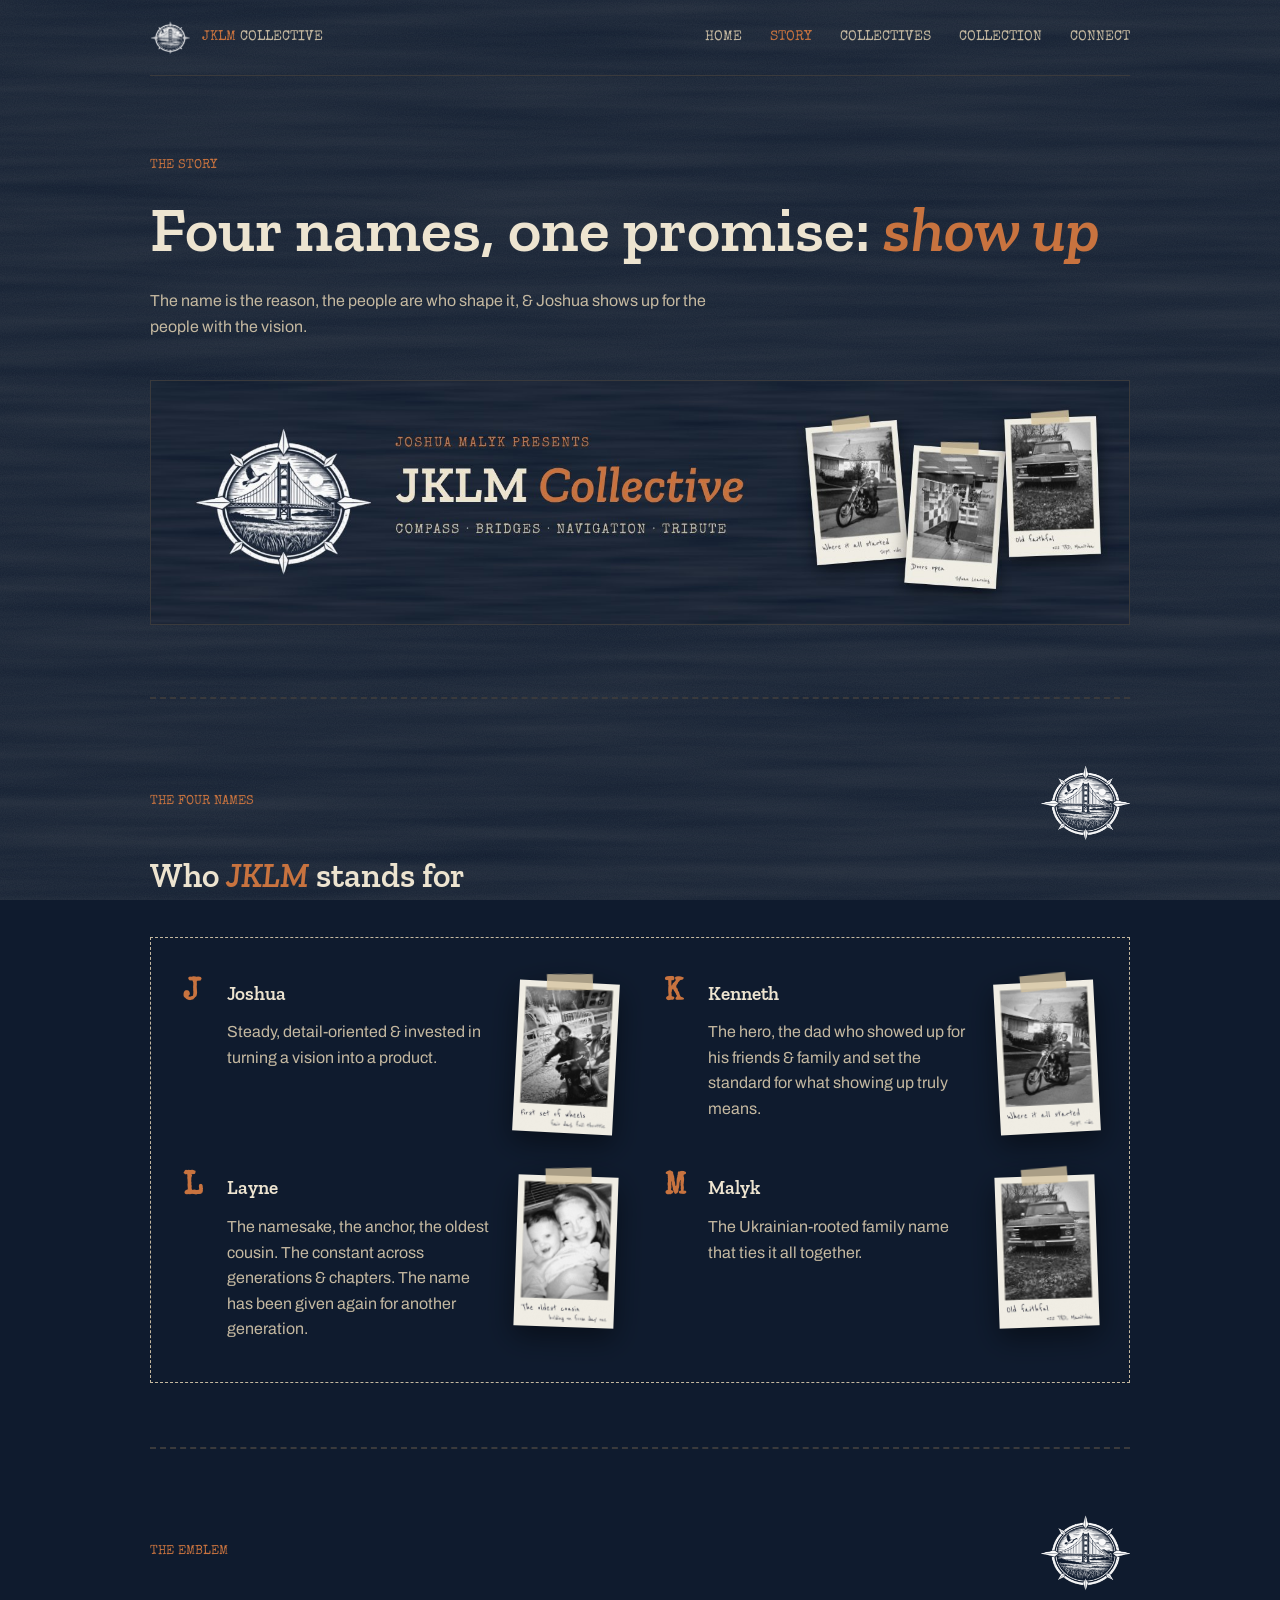
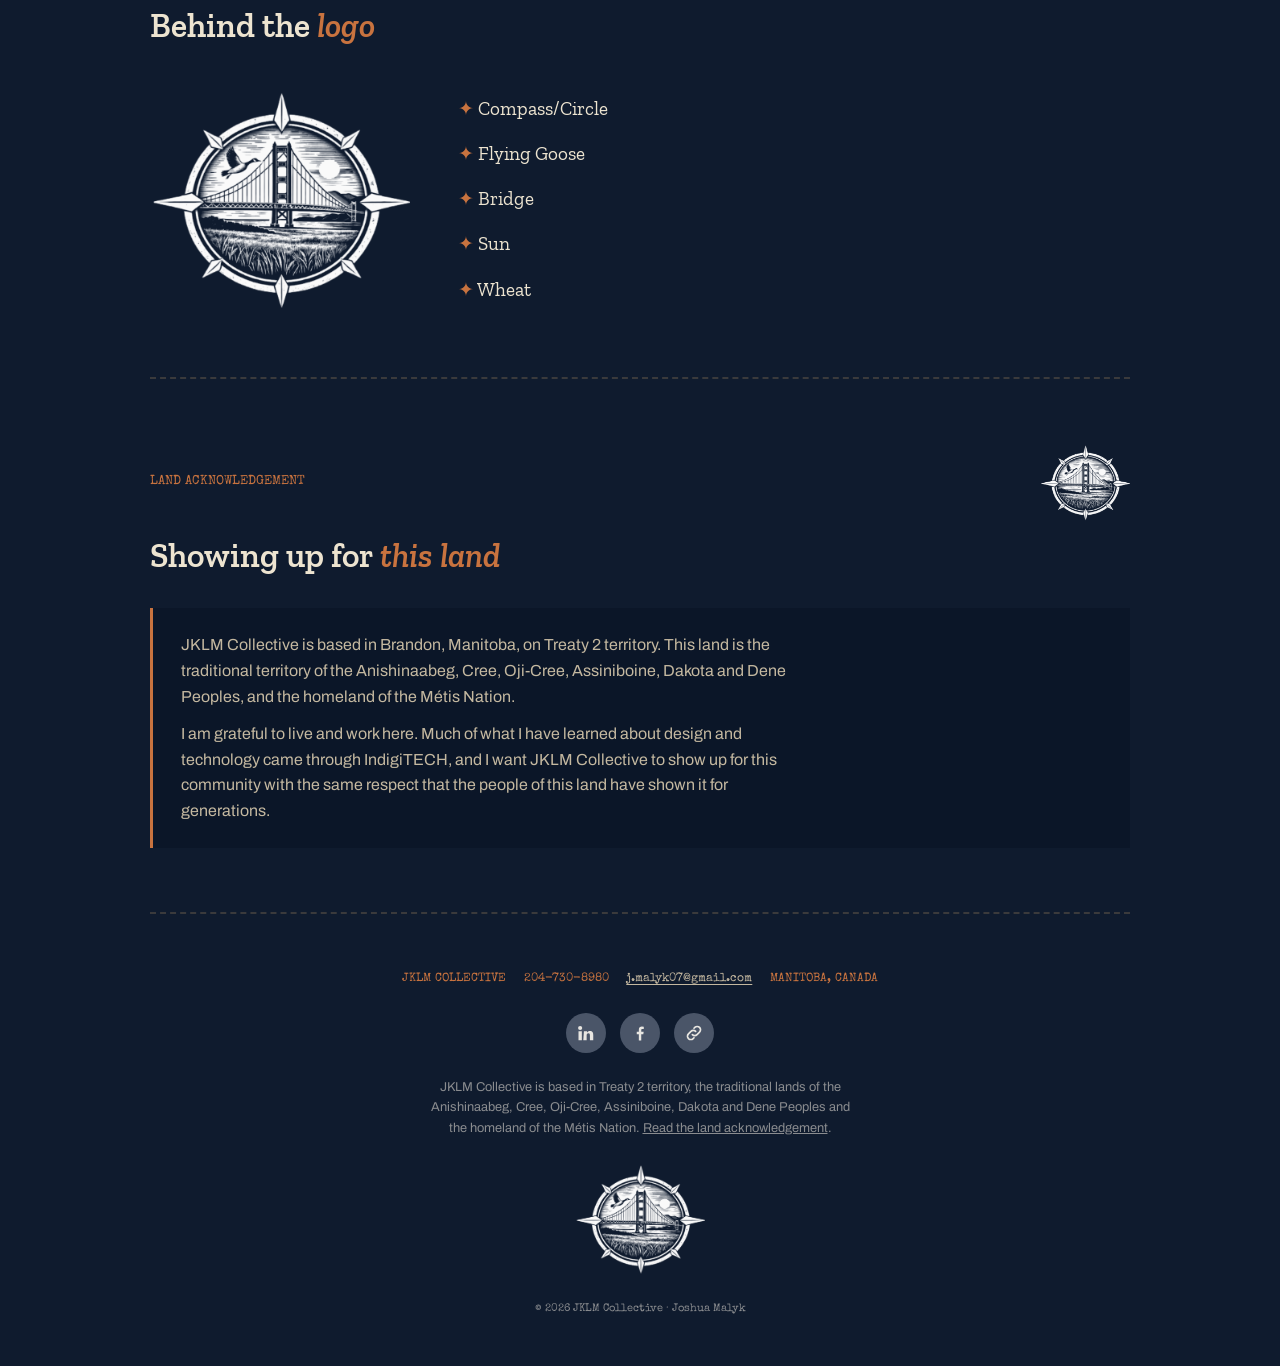
==== about.html @ d9d974f8 "Restructure site for capstone: 5 pages, shared css/styles.css, images folder, land acknowledgement C" ====
<!DOCTYPE html>
<html lang="en">
<head>
  <meta charset="utf-8">
  <meta name="viewport" content="width=device-width, initial-scale=1">
  <title>The Story Behind JKLM Collective | Joshua Malyk, Brandon Manitoba</title>
  <meta name="description" content="Meet the four names behind JKLM Collective: Joshua, Kenneth, Layne and Malyk. One promise: show up for the people with the vision.">
  <link rel="icon" href="images/jklm-emblem.png">
  <!-- Google Fonts: Zilla Slab (headings), Archivo (body), Special Elite (labels) -->
  <link rel="preconnect" href="https://fonts.googleapis.com">
  <link rel="preconnect" href="https://fonts.gstatic.com" crossorigin>
  <link href="https://fonts.googleapis.com/css2?family=Zilla+Slab:ital,wght@0,500;0,600;1,600&amp;family=Archivo:wght@400;500;600&amp;family=Special+Elite&amp;display=swap" rel="stylesheet">
  <!-- one shared stylesheet for every page -->
  <link rel="stylesheet" href="css/styles.css">
</head>
<body>
<div class="wrap">

  <!-- ===== HEADER (same on every page) ===== -->
  <header class="site-header">
    <a class="brand" href="index.html">
      <img src="images/jklm-emblem.png" alt="" width="40" height="35">
      <span><b>JKLM</b> COLLECTIVE</span>
    </a>
    <nav class="site-nav" aria-label="Main">
      <ul>
        <li><a href="index.html">Home</a></li>
        <li><a href="about.html" aria-current="page">Story</a></li>
        <li><a href="services.html">Collectives</a></li>
        <li><a href="collection.html">Collection</a></li>
        <li><a href="contact.html">Connect</a></li>
      </ul>
    </nav>
  </header>

  <!-- ===== MAIN CONTENT ===== -->
  <main>

    <!-- Page intro -->
    <section class="hero" aria-labelledby="page-title">
      <div class="hero-copy">
        <p class="eyebrow">The story</p>
        <h1 id="page-title">Four names, one promise: <em>show up</em></h1>
        <p class="lede">The name is the reason, the people are who shape it, &amp; Joshua shows up for the people with the vision.</p>
        <img class="banner" src="images/jklm-banner.jpg" alt="JKLM Collective banner: the compass emblem, the words JKLM Collective, and three Polaroid photos of a motorcycle, a storefront and an old truck" width="1600" height="400">
      </div>
    </section>

    <!-- J, K, L, M: each name with its Polaroid -->
    <section class="section" aria-labelledby="names">
    <div class="section-head">
      <p class="eyebrow">The four names</p>
      <img class="badge" src="images/jklm-emblem.png" alt="" width="90" height="79">
    </div>
    <h2 id="names">Who <em>JKLM</em> stands for</h2>
      <div class="letters">
        <article class="letter">
          <div>
            <h3><span>J</span>Joshua</h3>
            <p>Steady, detail-oriented &amp; invested in turning a vision into a product.</p>
          </div>
          <figure class="polaroid small" style="--tilt:3deg">
            <img src="images/polaroid-07-kid-bike.jpg" alt="Joshua as a young boy grinning on a kiddie motorcycle ride at the fair, captioned First set of wheels" width="600" height="905">
          </figure>
        </article>
        <article class="letter">
          <div>
            <h3><span>K</span>Kenneth</h3>
            <p>The hero, the dad who showed up for his friends &amp; family and set the standard for what showing up truly means.</p>
          </div>
          <figure class="polaroid small" style="--tilt:-3deg">
            <img src="images/polaroid-04-motorcycle.jpg" alt="Vintage photo of Kenneth riding a chopper motorcycle down a residential street, captioned Where it all started" width="600" height="905">
          </figure>
        </article>
        <article class="letter">
          <div>
            <h3><span>L</span>Layne</h3>
            <p>The namesake, the anchor, the oldest cousin. The constant across generations &amp; chapters. The name has been given again for another generation.</p>
          </div>
          <figure class="polaroid small" style="--tilt:2deg">
            <img src="images/polaroid-08-layne.jpg" alt="Layne as a young girl smiling and holding baby Joshua, captioned The oldest cousin" width="600" height="905">
          </figure>
        </article>
        <article class="letter">
          <div>
            <h3><span>M</span>Malyk</h3>
            <p>The Ukrainian-rooted family name that ties it all together.</p>
          </div>
          <figure class="polaroid small" style="--tilt:-2deg">
            <img src="images/polaroid-06-truck.jpg" alt="An old green Ford pickup parked on frosty grass beside a farmhouse, captioned Old faithful" width="600" height="905">
          </figure>
        </article>
      </div>
    </section>

    <!-- What the emblem is made of -->
    <section class="section" aria-labelledby="logo">
    <div class="section-head">
      <p class="eyebrow">The emblem</p>
      <img class="badge" src="images/jklm-emblem.png" alt="" width="90" height="79">
    </div>
    <h2 id="logo">Behind the <em>logo</em></h2>
      <div class="logo-meaning">
        <img src="images/jklm-emblem.png" alt="JKLM Collective emblem: a compass circle around a bridge, a flying goose, the sun and wheat" width="645" height="563">
        <ul>
          <li>Compass/Circle</li>
          <li>Flying Goose</li>
          <li>Bridge</li>
          <li>Sun</li>
          <li>Wheat</li>
        </ul>
      </div>
    </section>

    <!-- Land acknowledgement (linked from every footer) -->
    <section class="section" aria-labelledby="land">
    <div class="section-head">
      <p class="eyebrow">Land acknowledgement</p>
      <img class="badge" src="images/jklm-emblem.png" alt="" width="90" height="79">
    </div>
    <h2 id="land">Showing up for <em>this land</em></h2>
      <div class="land">
        <p>JKLM Collective is based in Brandon, Manitoba, on Treaty 2 territory. This land is the traditional territory of the Anishinaabeg, Cree, Oji-Cree, Assiniboine, Dakota and Dene Peoples, and the homeland of the Métis Nation.</p>
        <p>I am grateful to live and work here. Much of what I have learned about design and technology came through IndigiTECH, and I want JKLM Collective to show up for this community with the same respect that the people of this land have shown it for generations.</p>
      </div>
    </section>

  </main>

  <!-- ===== FOOTER (same on every page) ===== -->
  <footer class="site-footer">
    <p class="footer-line">
      <span>JKLM Collective</span>
      <a href="tel:+12047308980">204-730-8980</a>
      <a class="email" href="mailto:j.malyk07@gmail.com">j.malyk07@gmail.com</a>
      <span>Manitoba, Canada</span>
    </p>
    <ul class="social">
      <li><a href="https://www.linkedin.com/in/joshua-malyk/" target="_blank" rel="noopener" aria-label="LinkedIn (opens in a new tab)"><svg viewBox="0 0 24 24" fill="currentColor" aria-hidden="true"><path d="M4.98 3.5a2.5 2.5 0 1 1 0 5 2.5 2.5 0 0 1 0-5zM3 9.75h4v11H3zM9.5 9.75h3.8v1.5h.06c.53-1 1.83-1.75 3.24-1.75 3.47 0 4.1 2.2 4.1 5.07v6.18h-4v-5.48c0-1.31-.02-2.99-1.82-2.99-1.83 0-2.11 1.43-2.11 2.9v5.57h-4z"/></svg></a></li>
      <li><a href="https://www.facebook.com/" target="_blank" rel="noopener" aria-label="Facebook (opens in a new tab)"><svg viewBox="0 0 24 24" fill="currentColor" aria-hidden="true"><path d="M13.5 21v-7.5h2.5l.4-3h-2.9V8.6c0-.87.25-1.46 1.5-1.46h1.55V4.47A20.7 20.7 0 0 0 14.3 4.3c-2.2 0-3.7 1.34-3.7 3.8v2.4H8.1v3h2.5V21z"/></svg></a></li>
      <li><a href="https://sites.google.com/view/jklm-collective/home" target="_blank" rel="noopener" aria-label="JKLM Collective Google Site (opens in a new tab)"><svg viewBox="0 0 24 24" fill="none" stroke="currentColor" stroke-width="2" stroke-linecap="round" aria-hidden="true"><path d="M10 14a4 4 0 0 0 5.66 0l3-3a4 4 0 0 0-5.66-5.66l-1 1"/><path d="M14 10a4 4 0 0 0-5.66 0l-3 3a4 4 0 0 0 5.66 5.66l1-1"/></svg></a></li>
    </ul>
    <p class="footer-land">JKLM Collective is based in Treaty 2 territory, the traditional lands of the Anishinaabeg, Cree, Oji-Cree, Assiniboine, Dakota and Dene Peoples and the homeland of the Métis Nation. <a href="about.html#land">Read the land acknowledgement</a>.</p>
    <img class="footer-emblem" src="images/jklm-emblem.png" alt="JKLM Collective compass emblem" width="130" height="113">
    <p class="footer-copy">© 2026 JKLM Collective · Joshua Malyk</p>
  </footer>

</div>
</body>
</html>
---- css/styles.css ----
/* =========================================================
   JKLM Collective — main stylesheet
   One stylesheet is shared by every page (index, about,
   services, collection, contact). Sections are in page order:
     1. Design tokens (colours, fonts)
     2. Base + background
     3. Layout container
     4. Header + navigation
     5. Shared type (eyebrows, headings, ledes)
     6. Buttons
     7. Home page: hero + banner + preview cards
     8. Sections + section heads
     9. About page: the JKLM story + logo meaning
    10. Services page: the collectives list
    11. Collection page: work cards
    12. Polaroid photos
    13. Contact page
    14. Land acknowledgement
    15. Footer
    16. Responsive (tablet + phone)
    17. Embedded mode (collection inside Google Sites)
   ========================================================= */


/* ---------- 1. Design tokens ---------- */
:root{
  /* colours: navy base, rust accent (navy + rust are complementary) */
  --ink:#0f1b2e;          /* navy background */
  --paper:#ede4d0;        /* aged cream: headings + main text */
  --paper-dim:#c4b8a0;    /* faded kraft: body text */
  --grey:#8a8c8f;         /* weathered tin: captions */
  --hair:#3a3a3c;         /* barn-board seam: dividers */
  --rust:#c8733f;         /* rust accent */
  --rust-soft:#d9a27a;    /* hover */
  --panel:rgba(11,21,38,.72);   /* card background */
  --tape:rgba(214,196,160,.78); /* masking tape on polaroids */

  /* fonts (loaded from Google Fonts in each page's <head>) */
  --font-display:'Zilla Slab', Georgia, serif;
  --font-body:'Archivo', system-ui, sans-serif;
  --font-mono:'Special Elite', 'Courier New', monospace;

  /* wood-grain + paper-grain textures (inline SVG, no extra files) */
  --wood:
    url("data:image/svg+xml,%3Csvg xmlns='http://www.w3.org/2000/svg' width='220' height='220'%3E%3Cfilter id='n'%3E%3CfeTurbulence type='fractalNoise' baseFrequency='.9' numOctaves='2' stitchTiles='stitch'/%3E%3CfeColorMatrix values='0 0 0 0 1 0 0 0 0 1 0 0 0 0 1 0 0 0 .06 0'/%3E%3C/filter%3E%3Crect width='100%25' height='100%25' filter='url(%23n)'/%3E%3C/svg%3E"),
    url("data:image/svg+xml,%3Csvg xmlns='http://www.w3.org/2000/svg' width='1000' height='600'%3E%3Cfilter id='g'%3E%3CfeTurbulence type='fractalNoise' baseFrequency='0.004 0.09' numOctaves='3' seed='4' stitchTiles='stitch'/%3E%3CfeColorMatrix values='0 0 0 0 .85 0 0 0 0 .75 0 0 0 0 .6 0 0 0 .1 0'/%3E%3C/filter%3E%3Crect width='100%25' height='100%25' filter='url(%23g)'/%3E%3C/svg%3E");
}


/* ---------- 2. Base + background ---------- */
*{box-sizing:border-box;}
html{color-scheme:dark;scroll-behavior:smooth;}

body{
  margin:0;
  padding:0 1.5rem;                       /* side gutter */
  background-color:var(--ink);            /* solid navy underneath */
  background-image:var(--wood);           /* wood-grain texture on top */
  background-size:220px 220px, cover;
  background-attachment:fixed;
  color:var(--paper);
  font-family:var(--font-body);
  font-size:1rem;
  line-height:1.6;
  -webkit-font-smoothing:antialiased;
}

a{color:inherit;}
a:focus-visible,.btn:focus-visible{outline:2px solid var(--rust);outline-offset:3px;}
img{max-width:100%;height:auto;display:block;}
::selection{background:var(--rust);color:var(--ink);}

/* hides text visually but keeps it for screen readers */
.visually-hidden{position:absolute;width:1px;height:1px;overflow:hidden;clip:rect(0 0 0 0);white-space:nowrap;}


/* ---------- 3. Layout container ---------- */
.wrap{
  max-width:980px;     /* comfortable line length on big screens */
  margin:0 auto;       /* centres the single column */
}


/* ---------- 4. Header + navigation ---------- */
.site-header{
  position:sticky;
  top:0;
  z-index:10;
  display:flex;
  align-items:center;
  gap:1rem;
  padding-block:1.25rem;
  border-bottom:1px solid var(--hair);
  background-color:var(--ink);
  background-image:var(--wood);
  background-size:220px 220px, cover;
  background-attachment:fixed;
}

.brand{
  display:flex;
  align-items:center;
  gap:.75rem;
  text-decoration:none;
  font-family:var(--font-mono);
  font-size:.85rem;
  color:var(--paper-dim);
  white-space:nowrap;
}
.brand img{width:40px;mix-blend-mode:lighten;}
.brand b{color:var(--rust);font-weight:400;}

.site-nav{margin-left:auto;}
.site-nav ul{
  display:flex;
  flex-wrap:wrap;
  gap:.5rem 1.75rem;
  list-style:none;
  margin:0;
  padding:0;
  font-family:var(--font-mono);
  font-size:.85rem;
  text-transform:uppercase;
}
.site-nav a{text-decoration:none;color:var(--paper-dim);}
.site-nav a:hover{color:var(--rust);}
.site-nav a[aria-current="page"]{color:var(--rust);}


/* ---------- 5. Shared type ---------- */
h1,h2,h3{font-family:var(--font-display);font-weight:600;color:var(--paper);}
h1{font-size:clamp(2.4rem, 5.6vw, 4rem);line-height:1.05;margin:0 0 1.5rem;}
h2{font-size:clamp(1.4rem, 3.6vw, 2.1rem);line-height:1.2;margin:.9rem 0 0;text-wrap:balance;}
h3{font-size:1.25rem;margin:0;}
em.rust,h1 em,h2 em{font-style:italic;color:var(--rust);}

.eyebrow{
  font-family:var(--font-mono);
  font-size:.8rem;
  text-transform:uppercase;
  color:var(--rust);
  margin:0 0 1.25rem;
}

.lede{
  color:var(--paper-dim);
  font-size:1rem;
  line-height:1.65;
  max-width:62ch;
  margin:1rem 0 0;
}


/* ---------- 6. Buttons ---------- */
.btn{
  display:inline-flex;
  align-items:center;
  gap:.5rem;
  padding:.85rem 1.4rem;
  border:1px solid transparent;
  border-radius:2px;
  font-family:var(--font-mono);
  font-size:.8rem;
  text-transform:uppercase;
  text-decoration:none;
}
.btn-primary{background:var(--rust);color:var(--ink);}
.btn-primary:hover{background:var(--rust-soft);}
.btn-ghost{border-color:var(--hair);color:var(--paper-dim);}
.btn-ghost:hover{border-color:var(--rust);color:var(--rust);}
.btn-row{display:flex;flex-wrap:wrap;gap:1rem;margin-top:2.5rem;}


/* ---------- 7. Home page ---------- */
.hero{
  display:flex;
  justify-content:space-between;
  align-items:center;
  gap:3rem;
  padding-block:5rem 4.5rem;
}
.hero-copy{flex:1 1 auto;min-width:0;}
.hero-list{
  display:flex;
  flex-wrap:wrap;
  gap:.6rem 1.4rem;
  list-style:none;
  padding:0;
  margin:1.25rem 0;
  color:var(--paper-dim);
}
.hero-list b{color:var(--rust);font-family:var(--font-display);margin-right:.35rem;}

.stats{display:flex;flex-direction:column;gap:1.4rem;margin:0;}
.stat{border-left:2px solid var(--rust);padding-left:1rem;}
.stat dt{font-family:var(--font-display);font-size:1.9rem;color:var(--paper);}
.stat dd{margin:0;font-family:var(--font-mono);font-size:.7rem;text-transform:uppercase;color:var(--grey);}

/* banner graphic (about page + home) */
.banner{
  width:100%;
  aspect-ratio:4 / 1;
  object-fit:cover;
  border:1px solid var(--hair);
  margin-top:2.5rem;
}

/* preview cards linking to each collective */
.card-grid{
  display:grid;
  grid-template-columns:repeat(2, 1fr);
  gap:1.5rem;
  margin-top:2.5rem;
}
.card{
  display:block;
  padding:1.5rem;
  border:1px solid var(--hair);
  background:var(--panel);
  text-decoration:none;
}
.card:hover{border-color:var(--rust);}
.card .eyebrow{margin-bottom:.5rem;}
.card p{color:var(--paper-dim);margin:.5rem 0 0;}


/* ---------- 8. Sections ---------- */
.section{
  padding-block:4rem;
  border-top:2px dashed var(--hair);    /* "stitched" divider */
}
.section-head{
  display:flex;
  align-items:center;
  justify-content:space-between;
  gap:3rem;
}
.section-head .eyebrow{margin:0;}
.badge{width:90px;mix-blend-mode:lighten;}


/* ---------- 9. About page ---------- */
.letters{
  display:grid;
  grid-template-columns:1fr 1fr;
  gap:2.5rem 3rem;
  margin-top:2.5rem;
  padding:2.5rem 2rem;
  border:1px dashed var(--paper-dim);
}
.letter{
  display:grid;
  grid-template-columns:1fr auto;
  gap:.6rem 1.4rem;
  align-items:start;
}
.letter h3{display:flex;align-items:baseline;gap:.9rem;font-size:1.2rem;}
.letter h3 span{                     /* the big J, K, L, M */
  font-family:var(--font-mono);
  font-size:2rem;
  line-height:1;
  width:30px;
  color:var(--rust);
}
.letter p{color:var(--paper-dim);margin:.6rem 0 0 2.75rem;}

.logo-meaning{
  display:flex;
  align-items:center;
  gap:3rem;
  margin-top:2.5rem;
}
.logo-meaning img{width:260px;flex:none;mix-blend-mode:lighten;}
.logo-meaning ul{
  list-style:none;
  padding:0;
  margin:0;
  display:grid;
  gap:.9rem;
  font-family:var(--font-display);
  font-size:1.2rem;
}
.logo-meaning li::before{content:"✦ ";color:var(--rust);}


/* ---------- 10. Services page ---------- */
.service{
  display:grid;
  grid-template-columns:40px 1fr;
  gap:1.5rem;
  padding-block:2rem;
  border-top:1px solid var(--hair);
  scroll-margin-top:6rem;      /* keeps #compass etc. below the sticky header */
}
.service svg{width:36px;height:36px;color:var(--paper-dim);}
.service .tag{
  font-family:var(--font-mono);
  font-size:.7rem;
  text-transform:uppercase;
  color:var(--rust);
  margin-left:.75rem;
}
.service p{color:var(--paper-dim);margin:.6rem 0 0;max-width:60ch;}
.service ul{color:var(--paper-dim);margin:.75rem 0 0;padding-left:1.2rem;}
.service .more{display:inline-block;margin-top:.9rem;font-family:var(--font-mono);font-size:.8rem;color:var(--rust);}


/* ---------- 11. Collection page ---------- */
.collective-group{margin-top:3rem;scroll-margin-top:6rem;}
.collective-title{
  font-family:var(--font-mono);
  font-weight:400;
  font-size:.85rem;
  text-transform:uppercase;
  color:var(--rust);
  margin:0 0 1.5rem;
  padding-top:2rem;
  border-top:2px dashed var(--hair);
}
.group-title{
  display:flex;
  align-items:center;
  gap:.75rem;
  margin:.5rem 0 1rem;
  font-family:var(--font-mono);
  font-weight:400;
  font-size:.75rem;
  text-transform:uppercase;
  color:var(--grey);
}
.group-title::after{content:"";flex:1;height:1px;background:var(--hair);}

.work-grid{
  display:grid;
  grid-template-columns:1fr 1fr;
  gap:1.5rem;
  margin:0 0 2.5rem;
}
.work{
  margin:0;
  padding:1.4rem 1.4rem 1.1rem;
  border:1px solid var(--hair);
  background:var(--panel);
}
.work img{
  width:100%;
  aspect-ratio:1 / 1;
  object-fit:contain;
  padding:.9rem;
  border:1px solid var(--hair);
  background:#09121f;
}
.work.tall img{aspect-ratio:1080 / 1465;}
.work figcaption{
  margin-top:.75rem;
  font-family:var(--font-mono);
  font-size:.75rem;
  text-transform:uppercase;
  color:var(--paper-dim);
}


/* ---------- 12. Polaroid photos ---------- */
.polaroid{
  position:relative;
  margin:0;
  width:205px;
  flex:none;
  transform:rotate(var(--tilt, 0deg));      /* each photo sets its own tilt */
  transition:transform .25s ease;
  filter:drop-shadow(0 10px 14px rgba(0,0,0,.45));
}
.polaroid:hover{transform:rotate(0deg) scale(1.05);z-index:2;}
.polaroid::before{                           /* strip of masking tape */
  content:"";
  position:absolute;
  top:-12px;
  left:50%;
  width:84px;
  height:26px;
  transform:translateX(-50%) rotate(-3deg);
  background:var(--tape);
  z-index:1;
}
.polaroid.small{width:100px;margin-top:.25rem;}
.polaroid.small::before{width:46px;height:16px;top:-8px;}

.polaroid-row{
  display:flex;
  flex-wrap:wrap;
  justify-content:center;
  gap:2rem 1.75rem;
  padding:2rem .5rem .75rem;
}


/* ---------- 13. Contact page ---------- */
.contact-list{
  list-style:none;
  padding:0;
  margin:2rem 0 0;
  display:grid;
  gap:.9rem;
}
.contact-list li{display:flex;gap:1rem;align-items:baseline;}
.contact-list .label{
  width:6.5rem;
  flex:none;
  font-family:var(--font-mono);
  font-size:.75rem;
  text-transform:uppercase;
  color:var(--grey);
}
.contact-list a{color:var(--paper);text-underline-offset:3px;}
.contact-list a:hover{color:var(--rust);}


/* ---------- 14. Land acknowledgement ---------- */
.land{
  margin-top:2rem;
  padding:1.5rem 1.75rem;
  border-left:3px solid var(--rust);
  background:var(--panel);
}
.land p{color:var(--paper-dim);margin:0;max-width:70ch;}
.land p + p{margin-top:.75rem;}


/* ---------- 15. Footer ---------- */
.site-footer{
  display:flex;
  flex-direction:column;
  align-items:center;
  gap:1.5rem;
  padding-block:3.5rem 3rem;
  border-top:2px dashed var(--hair);
  text-align:center;
}
.footer-line{
  display:flex;
  flex-wrap:wrap;
  justify-content:center;
  gap:.5rem 1.1rem;
  margin:0;
  font-family:var(--font-mono);
  font-size:.75rem;
  text-transform:uppercase;
  color:var(--rust);
}
.footer-line a{color:var(--rust);text-decoration:none;}
.footer-line a.email{text-transform:none;color:var(--paper-dim);text-decoration:underline;text-underline-offset:3px;}
.footer-line a:hover{color:var(--paper);}

.social{display:flex;gap:.9rem;list-style:none;padding:0;margin:0;}
.social a{
  width:40px;
  height:40px;
  border-radius:50%;
  display:flex;
  align-items:center;
  justify-content:center;
  background:#4a5568;
  color:#e8e6e1;
}
.social a:hover{background:var(--rust);color:var(--ink);}
.social svg{width:20px;height:20px;}

.footer-land{max-width:60ch;margin:0;font-size:.8rem;color:var(--grey);}
.footer-emblem{width:130px;mix-blend-mode:lighten;}
.footer-copy{margin:0;font-family:var(--font-mono);font-size:.7rem;color:var(--grey);}


/* ---------- 16. Responsive ---------- */
/* tablets and small laptops */
@media (max-width:760px){
  .hero{flex-direction:column;align-items:flex-start;padding-block:3.5rem 3rem;}
  .card-grid,.work-grid,.letters{grid-template-columns:1fr;}
  .letter{grid-template-columns:1fr;}
  .polaroid.small{width:116px;margin:.75rem 0 .25rem 2.75rem;}
  .logo-meaning{flex-direction:column;align-items:flex-start;}
  .logo-meaning img{width:200px;}
  body,.site-header{background-attachment:scroll;background-size:220px 220px,1000px 600px;}
}
/* phones */
@media (max-width:600px){
  body{padding:0 1rem;}
  .site-header{flex-wrap:wrap;}
  .site-nav{margin-left:0;width:100%;}
  .site-nav ul{gap:.4rem 1.1rem;font-size:.75rem;}
  .section-head .badge{width:64px;}
  .polaroid{width:calc(50% - 1rem);max-width:205px;}
  .contact-list li{flex-direction:column;gap:.15rem;}
}


/* ---------- 17. Embedded mode ---------- */
/* collection.html is also shown inside the Google Site.
   A small script adds .embedded when the page is in an iframe,
   so the header, page title and footer are hidden there. */
.embedded .site-header,
.embedded .page-intro,
.embedded .site-footer{display:none;}
.embedded body,body.embedded{background:transparent;}
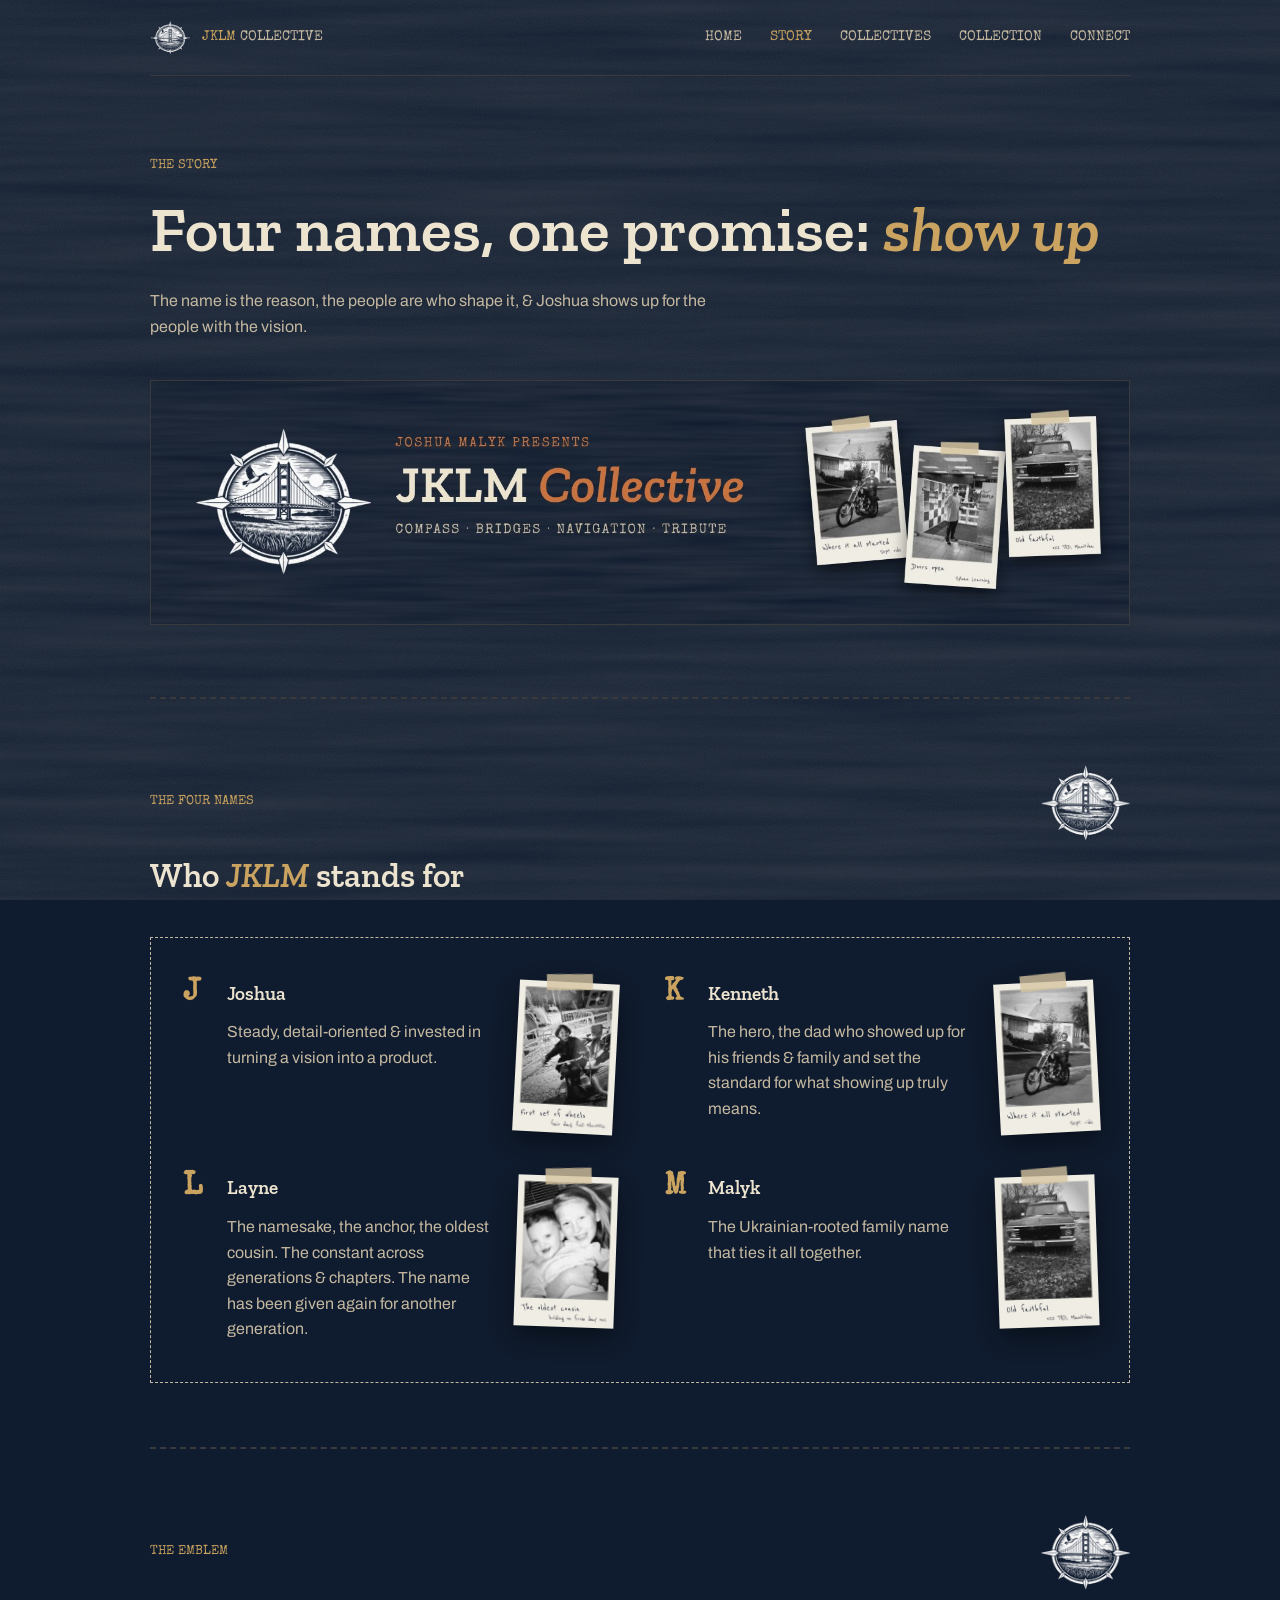
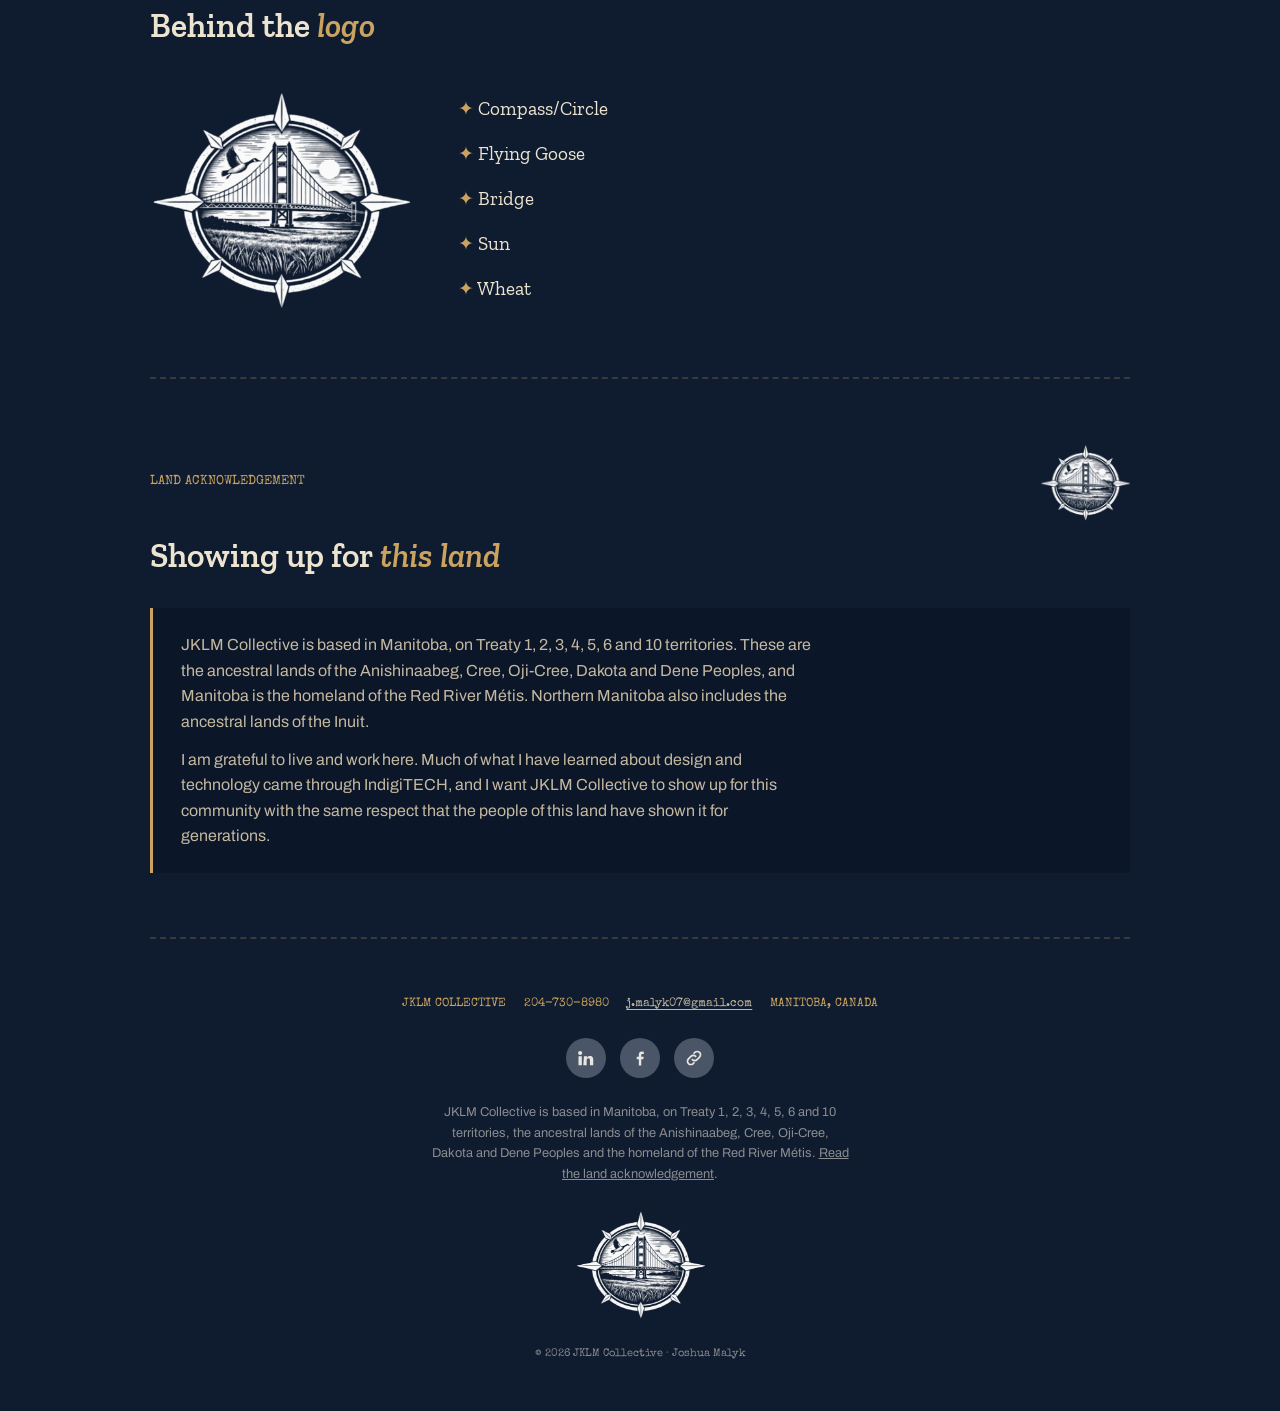
==== commit 85f04a6b: "Capstone: master Manitoba land acknowledgement, Manitoba wording, gold wireframe tags Co-Authored-By" ====
--- a/about.html
+++ b/about.html
@@ -3,7 +3,7 @@
 <head>
   <meta charset="utf-8">
   <meta name="viewport" content="width=device-width, initial-scale=1">
-  <title>The Story Behind JKLM Collective | Joshua Malyk, Brandon Manitoba</title>
+  <title>The Story Behind JKLM Collective | Joshua Malyk, Manitoba</title>
   <meta name="description" content="Meet the four names behind JKLM Collective: Joshua, Kenneth, Layne and Malyk. One promise: show up for the people with the vision.">
   <link rel="icon" href="images/jklm-emblem.png">
   <!-- Google Fonts: Zilla Slab (headings), Archivo (body), Special Elite (labels) -->
@@ -120,7 +120,7 @@
     </div>
     <h2 id="land">Showing up for <em>this land</em></h2>
       <div class="land">
-        <p>JKLM Collective is based in Brandon, Manitoba, on Treaty 2 territory. This land is the traditional territory of the Anishinaabeg, Cree, Oji-Cree, Assiniboine, Dakota and Dene Peoples, and the homeland of the Métis Nation.</p>
+        <p>JKLM Collective is based in Manitoba, on Treaty 1, 2, 3, 4, 5, 6 and 10 territories. These are the ancestral lands of the Anishinaabeg, Cree, Oji-Cree, Dakota and Dene Peoples, and Manitoba is the homeland of the Red River Métis. Northern Manitoba also includes the ancestral lands of the Inuit.</p>
         <p>I am grateful to live and work here. Much of what I have learned about design and technology came through IndigiTECH, and I want JKLM Collective to show up for this community with the same respect that the people of this land have shown it for generations.</p>
       </div>
     </section>
@@ -140,7 +140,7 @@
       <li><a href="https://www.facebook.com/" target="_blank" rel="noopener" aria-label="Facebook (opens in a new tab)"><svg viewBox="0 0 24 24" fill="currentColor" aria-hidden="true"><path d="M13.5 21v-7.5h2.5l.4-3h-2.9V8.6c0-.87.25-1.46 1.5-1.46h1.55V4.47A20.7 20.7 0 0 0 14.3 4.3c-2.2 0-3.7 1.34-3.7 3.8v2.4H8.1v3h2.5V21z"/></svg></a></li>
       <li><a href="https://sites.google.com/view/jklm-collective/home" target="_blank" rel="noopener" aria-label="JKLM Collective Google Site (opens in a new tab)"><svg viewBox="0 0 24 24" fill="none" stroke="currentColor" stroke-width="2" stroke-linecap="round" aria-hidden="true"><path d="M10 14a4 4 0 0 0 5.66 0l3-3a4 4 0 0 0-5.66-5.66l-1 1"/><path d="M14 10a4 4 0 0 0-5.66 0l-3 3a4 4 0 0 0 5.66 5.66l1-1"/></svg></a></li>
     </ul>
-    <p class="footer-land">JKLM Collective is based in Treaty 2 territory, the traditional lands of the Anishinaabeg, Cree, Oji-Cree, Assiniboine, Dakota and Dene Peoples and the homeland of the Métis Nation. <a href="about.html#land">Read the land acknowledgement</a>.</p>
+    <p class="footer-land">JKLM Collective is based in Manitoba, on Treaty 1, 2, 3, 4, 5, 6 and 10 territories, the ancestral lands of the Anishinaabeg, Cree, Oji-Cree, Dakota and Dene Peoples and the homeland of the Red River Métis. <a href="about.html#land">Read the land acknowledgement</a>.</p>
     <img class="footer-emblem" src="images/jklm-emblem.png" alt="JKLM Collective compass emblem" width="130" height="113">
     <p class="footer-copy">© 2026 JKLM Collective · Joshua Malyk</p>
   </footer>
--- a/css/styles.css
+++ b/css/styles.css
@@ -24,14 +24,14 @@
 
 /* ---------- 1. Design tokens ---------- */
 :root{
-  /* colours: navy base, rust accent (navy + rust are complementary) */
+  /* colours: navy base, wheat-gold accent (Brandon MB wheat), cream text */
   --ink:#0f1b2e;          /* navy background */
   --paper:#ede4d0;        /* aged cream: headings + main text */
   --paper-dim:#c4b8a0;    /* faded kraft: body text */
   --grey:#8a8c8f;         /* weathered tin: captions */
   --hair:#3a3a3c;         /* barn-board seam: dividers */
-  --rust:#c8733f;         /* rust accent */
-  --rust-soft:#d9a27a;    /* hover */
+  --gold:#c9a35f;         /* wheat gold accent */
+  --gold-soft:#e4cd9c;    /* hover */
   --panel:rgba(11,21,38,.72);   /* card background */
   --tape:rgba(214,196,160,.78); /* masking tape on polaroids */
 
@@ -66,9 +66,9 @@
 }
 
 a{color:inherit;}
-a:focus-visible,.btn:focus-visible{outline:2px solid var(--rust);outline-offset:3px;}
+a:focus-visible,.btn:focus-visible{outline:2px solid var(--gold);outline-offset:3px;}
 img{max-width:100%;height:auto;display:block;}
-::selection{background:var(--rust);color:var(--ink);}
+::selection{background:var(--gold);color:var(--ink);}
 
 /* hides text visually but keeps it for screen readers */
 .visually-hidden{position:absolute;width:1px;height:1px;overflow:hidden;clip:rect(0 0 0 0);white-space:nowrap;}
@@ -108,7 +108,7 @@
   white-space:nowrap;
 }
 .brand img{width:40px;mix-blend-mode:lighten;}
-.brand b{color:var(--rust);font-weight:400;}
+.brand b{color:var(--gold);font-weight:400;}
 
 .site-nav{margin-left:auto;}
 .site-nav ul{
@@ -123,8 +123,8 @@
   text-transform:uppercase;
 }
 .site-nav a{text-decoration:none;color:var(--paper-dim);}
-.site-nav a:hover{color:var(--rust);}
-.site-nav a[aria-current="page"]{color:var(--rust);}
+.site-nav a:hover{color:var(--gold);}
+.site-nav a[aria-current="page"]{color:var(--gold);}
 
 
 /* ---------- 5. Shared type ---------- */
@@ -132,13 +132,13 @@
 h1{font-size:clamp(2.4rem, 5.6vw, 4rem);line-height:1.05;margin:0 0 1.5rem;}
 h2{font-size:clamp(1.4rem, 3.6vw, 2.1rem);line-height:1.2;margin:.9rem 0 0;text-wrap:balance;}
 h3{font-size:1.25rem;margin:0;}
-em.rust,h1 em,h2 em{font-style:italic;color:var(--rust);}
+em.rust,em.gold,h1 em,h2 em{font-style:italic;color:var(--gold);}
 
 .eyebrow{
   font-family:var(--font-mono);
   font-size:.8rem;
   text-transform:uppercase;
-  color:var(--rust);
+  color:var(--gold);
   margin:0 0 1.25rem;
 }
 
@@ -164,10 +164,10 @@
   text-transform:uppercase;
   text-decoration:none;
 }
-.btn-primary{background:var(--rust);color:var(--ink);}
-.btn-primary:hover{background:var(--rust-soft);}
+.btn-primary{background:var(--gold);color:var(--ink);}
+.btn-primary:hover{background:var(--gold-soft);}
 .btn-ghost{border-color:var(--hair);color:var(--paper-dim);}
-.btn-ghost:hover{border-color:var(--rust);color:var(--rust);}
+.btn-ghost:hover{border-color:var(--gold);color:var(--gold);}
 .btn-row{display:flex;flex-wrap:wrap;gap:1rem;margin-top:2.5rem;}
 
 
@@ -189,10 +189,10 @@
   margin:1.25rem 0;
   color:var(--paper-dim);
 }
-.hero-list b{color:var(--rust);font-family:var(--font-display);margin-right:.35rem;}
+.hero-list b{color:var(--gold);font-family:var(--font-display);margin-right:.35rem;}
 
 .stats{display:flex;flex-direction:column;gap:1.4rem;margin:0;}
-.stat{border-left:2px solid var(--rust);padding-left:1rem;}
+.stat{border-left:2px solid var(--gold);padding-left:1rem;}
 .stat dt{font-family:var(--font-display);font-size:1.9rem;color:var(--paper);}
 .stat dd{margin:0;font-family:var(--font-mono);font-size:.7rem;text-transform:uppercase;color:var(--grey);}
 
@@ -219,7 +219,7 @@
   background:var(--panel);
   text-decoration:none;
 }
-.card:hover{border-color:var(--rust);}
+.card:hover{border-color:var(--gold);}
 .card .eyebrow{margin-bottom:.5rem;}
 .card p{color:var(--paper-dim);margin:.5rem 0 0;}
 
@@ -260,7 +260,7 @@
   font-size:2rem;
   line-height:1;
   width:30px;
-  color:var(--rust);
+  color:var(--gold);
 }
 .letter p{color:var(--paper-dim);margin:.6rem 0 0 2.75rem;}
 
@@ -280,7 +280,7 @@
   font-family:var(--font-display);
   font-size:1.2rem;
 }
-.logo-meaning li::before{content:"✦ ";color:var(--rust);}
+.logo-meaning li::before{content:"✦ ";color:var(--gold);}
 
 
 /* ---------- 10. Services page ---------- */
@@ -297,12 +297,12 @@
   font-family:var(--font-mono);
   font-size:.7rem;
   text-transform:uppercase;
-  color:var(--rust);
+  color:var(--gold);
   margin-left:.75rem;
 }
 .service p{color:var(--paper-dim);margin:.6rem 0 0;max-width:60ch;}
 .service ul{color:var(--paper-dim);margin:.75rem 0 0;padding-left:1.2rem;}
-.service .more{display:inline-block;margin-top:.9rem;font-family:var(--font-mono);font-size:.8rem;color:var(--rust);}
+.service .more{display:inline-block;margin-top:.9rem;font-family:var(--font-mono);font-size:.8rem;color:var(--gold);}
 
 
 /* ---------- 11. Collection page ---------- */
@@ -312,7 +312,7 @@
   font-weight:400;
   font-size:.85rem;
   text-transform:uppercase;
-  color:var(--rust);
+  color:var(--gold);
   margin:0 0 1.5rem;
   padding-top:2rem;
   border-top:2px dashed var(--hair);
@@ -412,14 +412,14 @@
   color:var(--grey);
 }
 .contact-list a{color:var(--paper);text-underline-offset:3px;}
-.contact-list a:hover{color:var(--rust);}
+.contact-list a:hover{color:var(--gold);}
 
 
 /* ---------- 14. Land acknowledgement ---------- */
 .land{
   margin-top:2rem;
   padding:1.5rem 1.75rem;
-  border-left:3px solid var(--rust);
+  border-left:3px solid var(--gold);
   background:var(--panel);
 }
 .land p{color:var(--paper-dim);margin:0;max-width:70ch;}
@@ -445,9 +445,9 @@
   font-family:var(--font-mono);
   font-size:.75rem;
   text-transform:uppercase;
-  color:var(--rust);
-}
-.footer-line a{color:var(--rust);text-decoration:none;}
+  color:var(--gold);
+}
+.footer-line a{color:var(--gold);text-decoration:none;}
 .footer-line a.email{text-transform:none;color:var(--paper-dim);text-decoration:underline;text-underline-offset:3px;}
 .footer-line a:hover{color:var(--paper);}
 
@@ -462,7 +462,7 @@
   background:#4a5568;
   color:#e8e6e1;
 }
-.social a:hover{background:var(--rust);color:var(--ink);}
+.social a:hover{background:var(--gold);color:var(--ink);}
 .social svg{width:20px;height:20px;}
 
 .footer-land{max-width:60ch;margin:0;font-size:.8rem;color:var(--grey);}
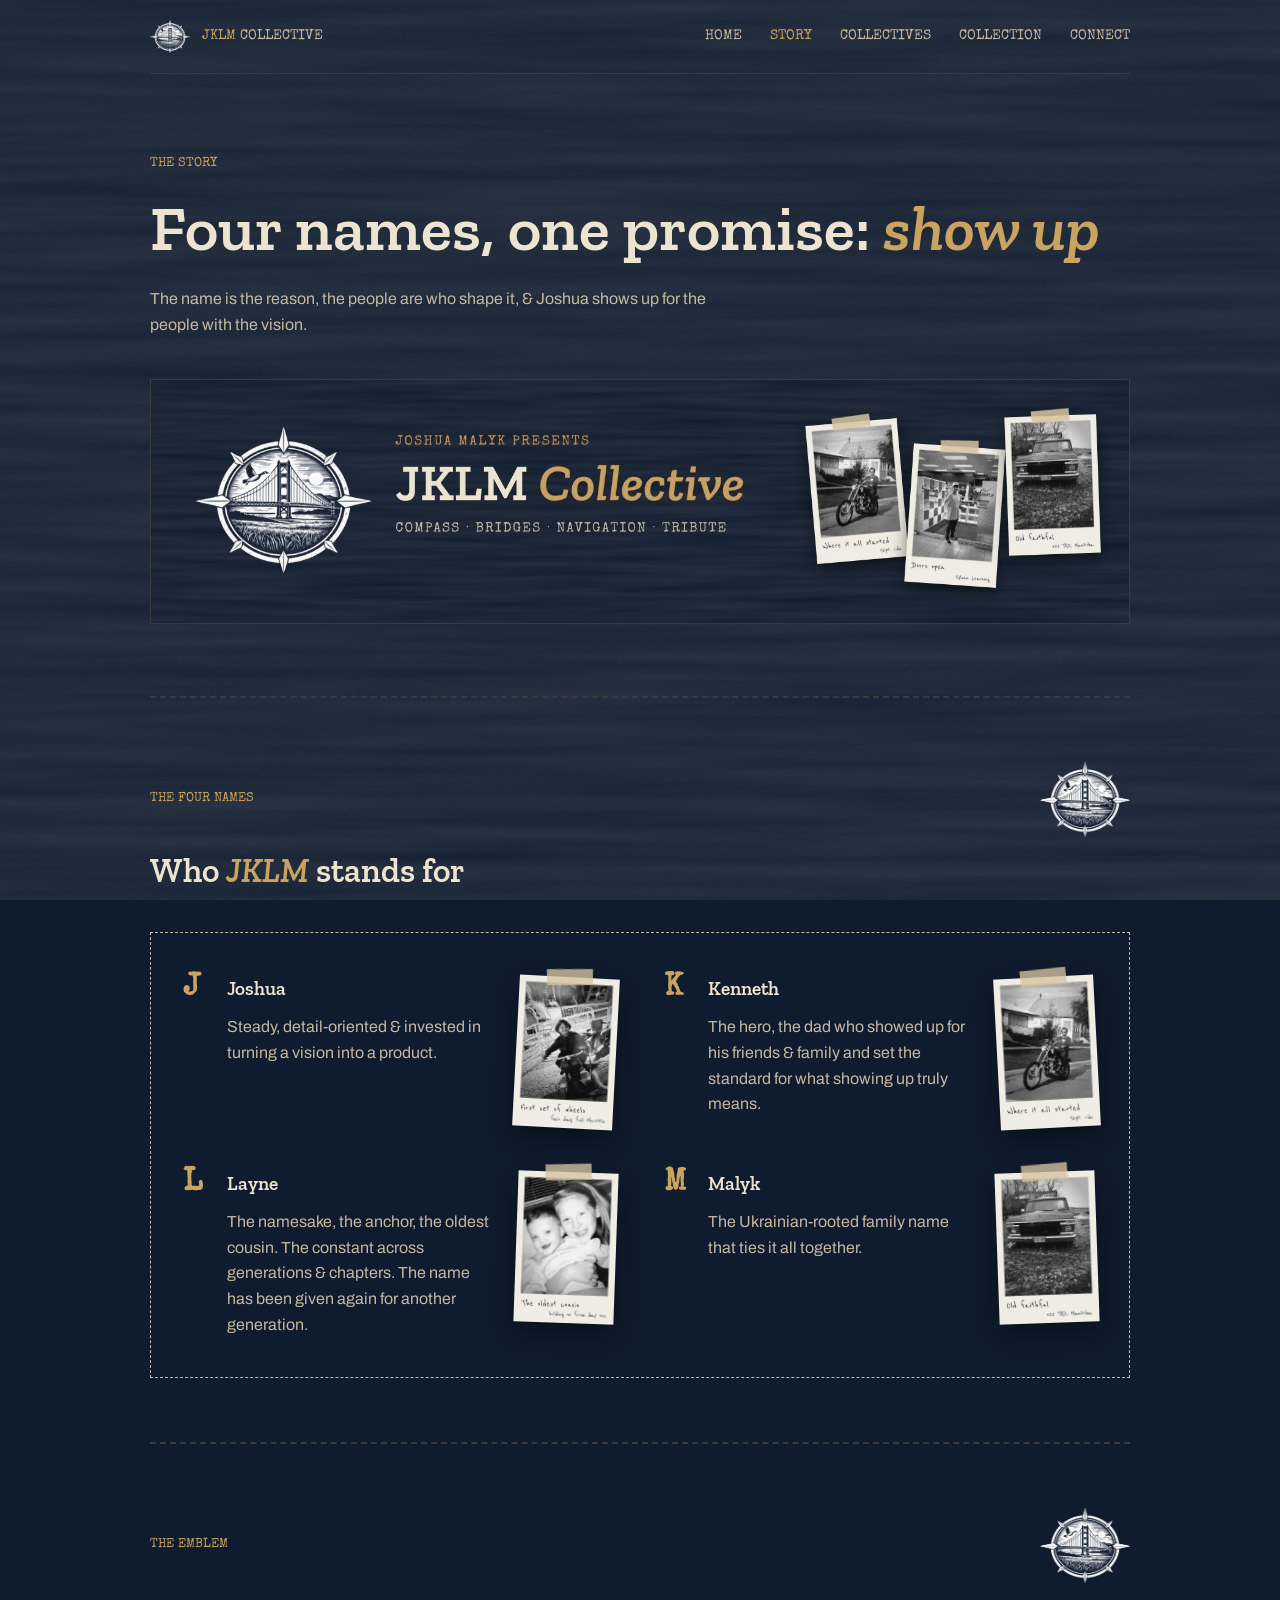
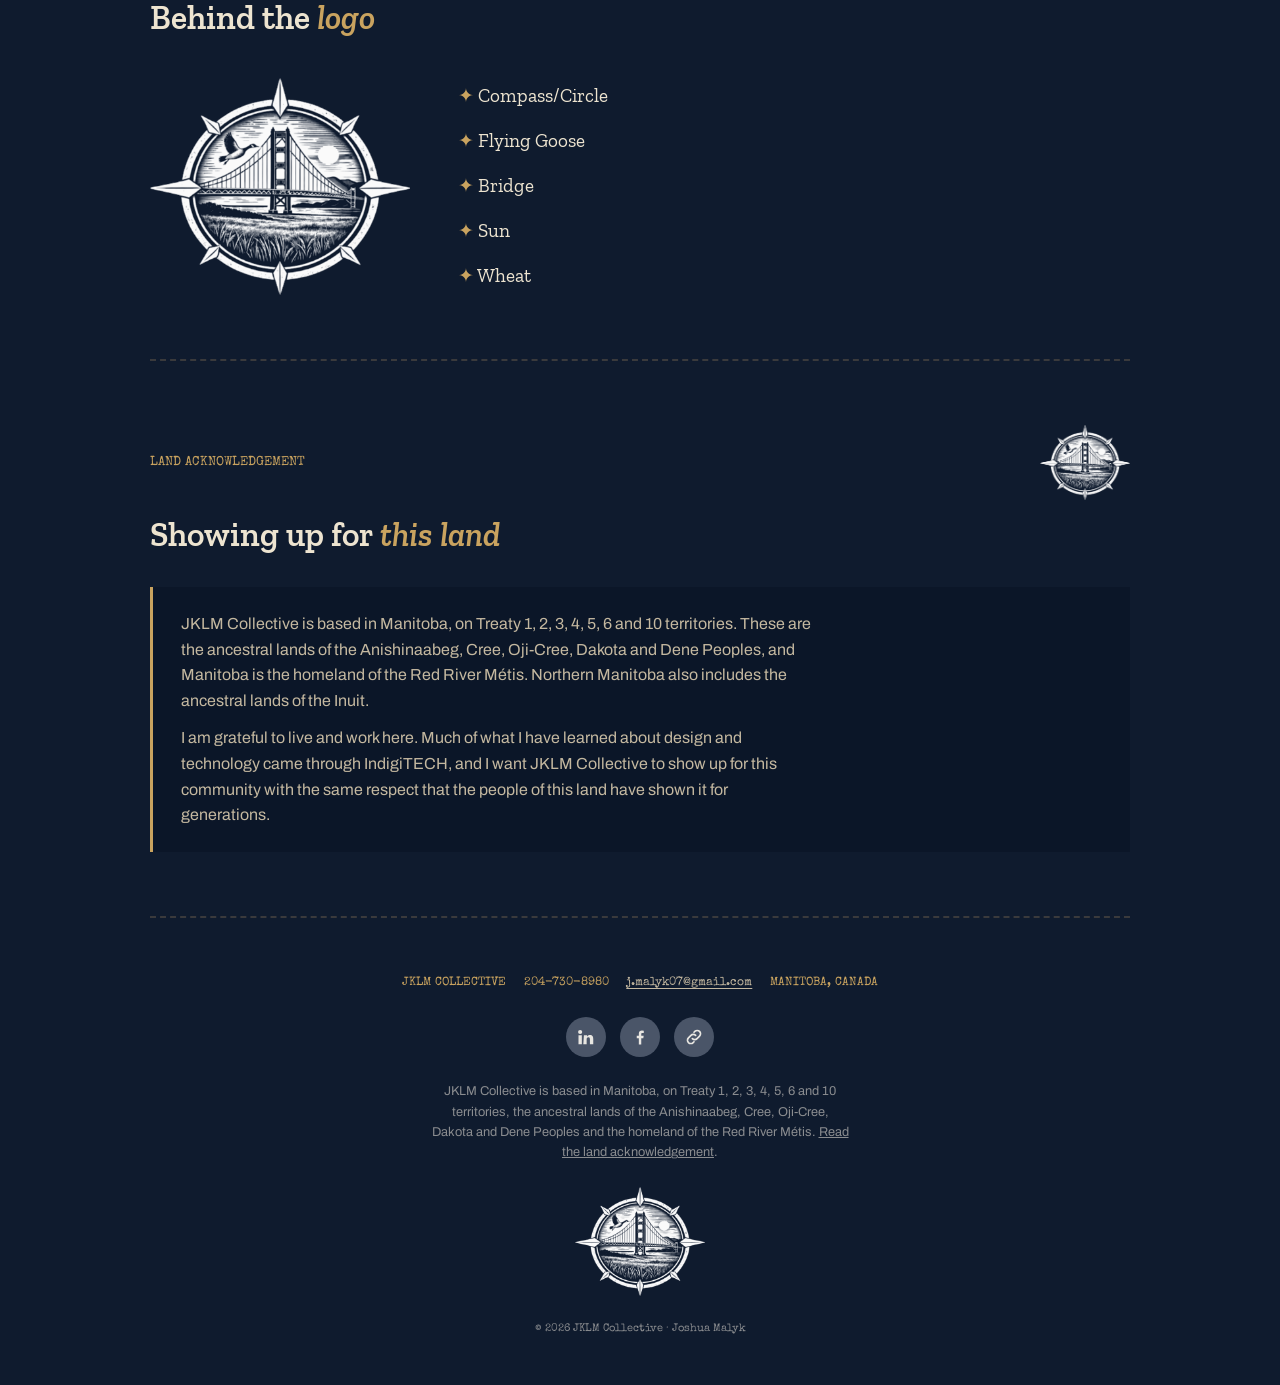
==== commit 4d4497d5: "Emblem: transparent background (no square) Co-Authored-By: Claude Opus 5.5 <noreply@anthropic.com> C" ====
--- a/about.html
+++ b/about.html
@@ -19,7 +19,7 @@
   <!-- ===== HEADER (same on every page) ===== -->
   <header class="site-header">
     <a class="brand" href="index.html">
-      <img src="images/jklm-emblem.png" alt="" width="40" height="35">
+      <img src="images/jklm-emblem.png" alt="" width="40" height="33">
       <span><b>JKLM</b> COLLECTIVE</span>
     </a>
     <nav class="site-nav" aria-label="Main">
@@ -50,7 +50,7 @@
     <section class="section" aria-labelledby="names">
     <div class="section-head">
       <p class="eyebrow">The four names</p>
-      <img class="badge" src="images/jklm-emblem.png" alt="" width="90" height="79">
+      <img class="badge" src="images/jklm-emblem.png" alt="" width="90" height="75">
     </div>
     <h2 id="names">Who <em>JKLM</em> stands for</h2>
       <div class="letters">
@@ -97,11 +97,11 @@
     <section class="section" aria-labelledby="logo">
     <div class="section-head">
       <p class="eyebrow">The emblem</p>
-      <img class="badge" src="images/jklm-emblem.png" alt="" width="90" height="79">
+      <img class="badge" src="images/jklm-emblem.png" alt="" width="90" height="75">
     </div>
     <h2 id="logo">Behind the <em>logo</em></h2>
       <div class="logo-meaning">
-        <img src="images/jklm-emblem.png" alt="JKLM Collective emblem: a compass circle around a bridge, a flying goose, the sun and wheat" width="645" height="563">
+        <img src="images/jklm-emblem.png" alt="JKLM Collective emblem: a compass circle around a bridge, a flying goose, the sun and wheat" width="645" height="539">
         <ul>
           <li>Compass/Circle</li>
           <li>Flying Goose</li>
@@ -116,7 +116,7 @@
     <section class="section" aria-labelledby="land">
     <div class="section-head">
       <p class="eyebrow">Land acknowledgement</p>
-      <img class="badge" src="images/jklm-emblem.png" alt="" width="90" height="79">
+      <img class="badge" src="images/jklm-emblem.png" alt="" width="90" height="75">
     </div>
     <h2 id="land">Showing up for <em>this land</em></h2>
       <div class="land">
@@ -141,7 +141,7 @@
       <li><a href="https://sites.google.com/view/jklm-collective/home" target="_blank" rel="noopener" aria-label="JKLM Collective Google Site (opens in a new tab)"><svg viewBox="0 0 24 24" fill="none" stroke="currentColor" stroke-width="2" stroke-linecap="round" aria-hidden="true"><path d="M10 14a4 4 0 0 0 5.66 0l3-3a4 4 0 0 0-5.66-5.66l-1 1"/><path d="M14 10a4 4 0 0 0-5.66 0l-3 3a4 4 0 0 0 5.66 5.66l1-1"/></svg></a></li>
     </ul>
     <p class="footer-land">JKLM Collective is based in Manitoba, on Treaty 1, 2, 3, 4, 5, 6 and 10 territories, the ancestral lands of the Anishinaabeg, Cree, Oji-Cree, Dakota and Dene Peoples and the homeland of the Red River Métis. <a href="about.html#land">Read the land acknowledgement</a>.</p>
-    <img class="footer-emblem" src="images/jklm-emblem.png" alt="JKLM Collective compass emblem" width="130" height="113">
+    <img class="footer-emblem" src="images/jklm-emblem.png" alt="JKLM Collective compass emblem" width="130" height="109">
     <p class="footer-copy">© 2026 JKLM Collective · Joshua Malyk</p>
   </footer>
 
--- a/css/styles.css
+++ b/css/styles.css
@@ -107,7 +107,7 @@
   color:var(--paper-dim);
   white-space:nowrap;
 }
-.brand img{width:40px;mix-blend-mode:lighten;}
+.brand img{width:40px;}
 .brand b{color:var(--gold);font-weight:400;}
 
 .site-nav{margin-left:auto;}
@@ -236,7 +236,7 @@
   gap:3rem;
 }
 .section-head .eyebrow{margin:0;}
-.badge{width:90px;mix-blend-mode:lighten;}
+.badge{width:90px;}
 
 
 /* ---------- 9. About page ---------- */
@@ -270,7 +270,7 @@
   gap:3rem;
   margin-top:2.5rem;
 }
-.logo-meaning img{width:260px;flex:none;mix-blend-mode:lighten;}
+.logo-meaning img{width:260px;flex:none;}
 .logo-meaning ul{
   list-style:none;
   padding:0;
@@ -466,7 +466,7 @@
 .social svg{width:20px;height:20px;}
 
 .footer-land{max-width:60ch;margin:0;font-size:.8rem;color:var(--grey);}
-.footer-emblem{width:130px;mix-blend-mode:lighten;}
+.footer-emblem{width:130px;}
 .footer-copy{margin:0;font-family:var(--font-mono);font-size:.7rem;color:var(--grey);}
 
 
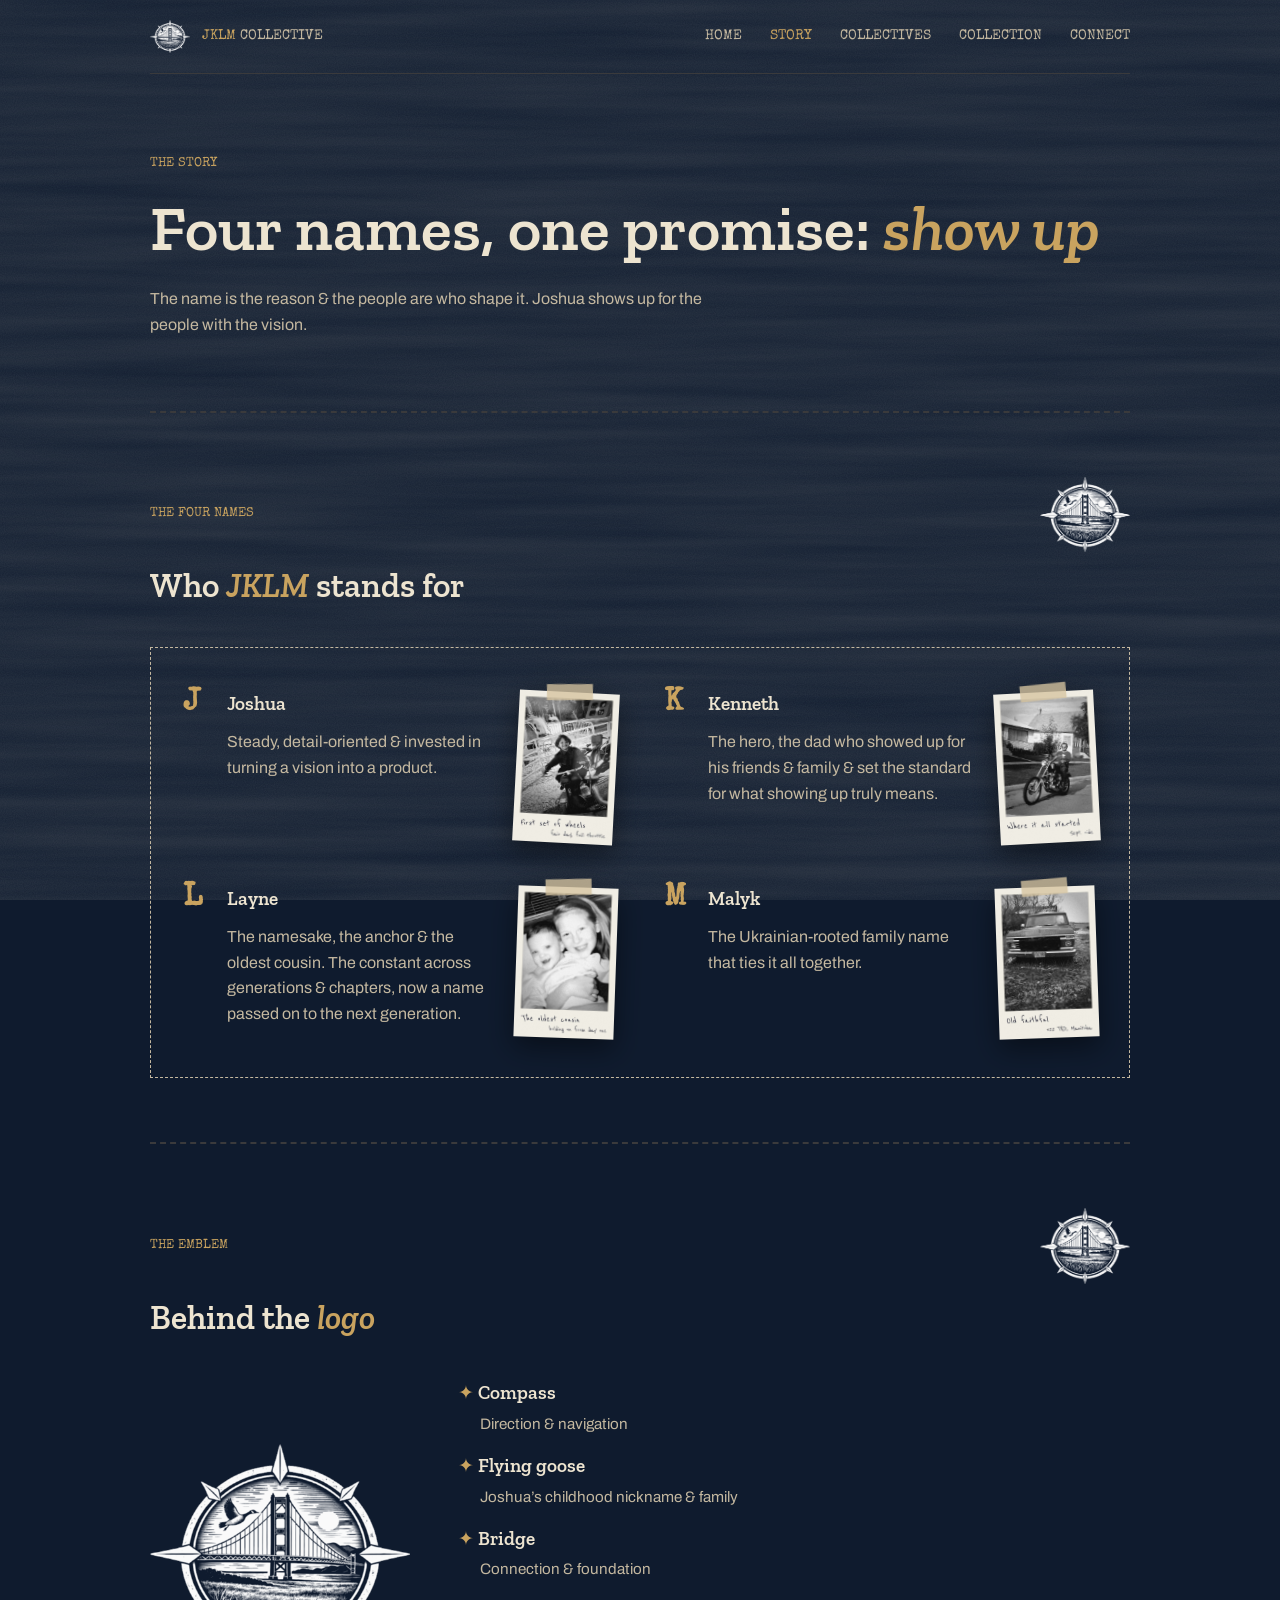
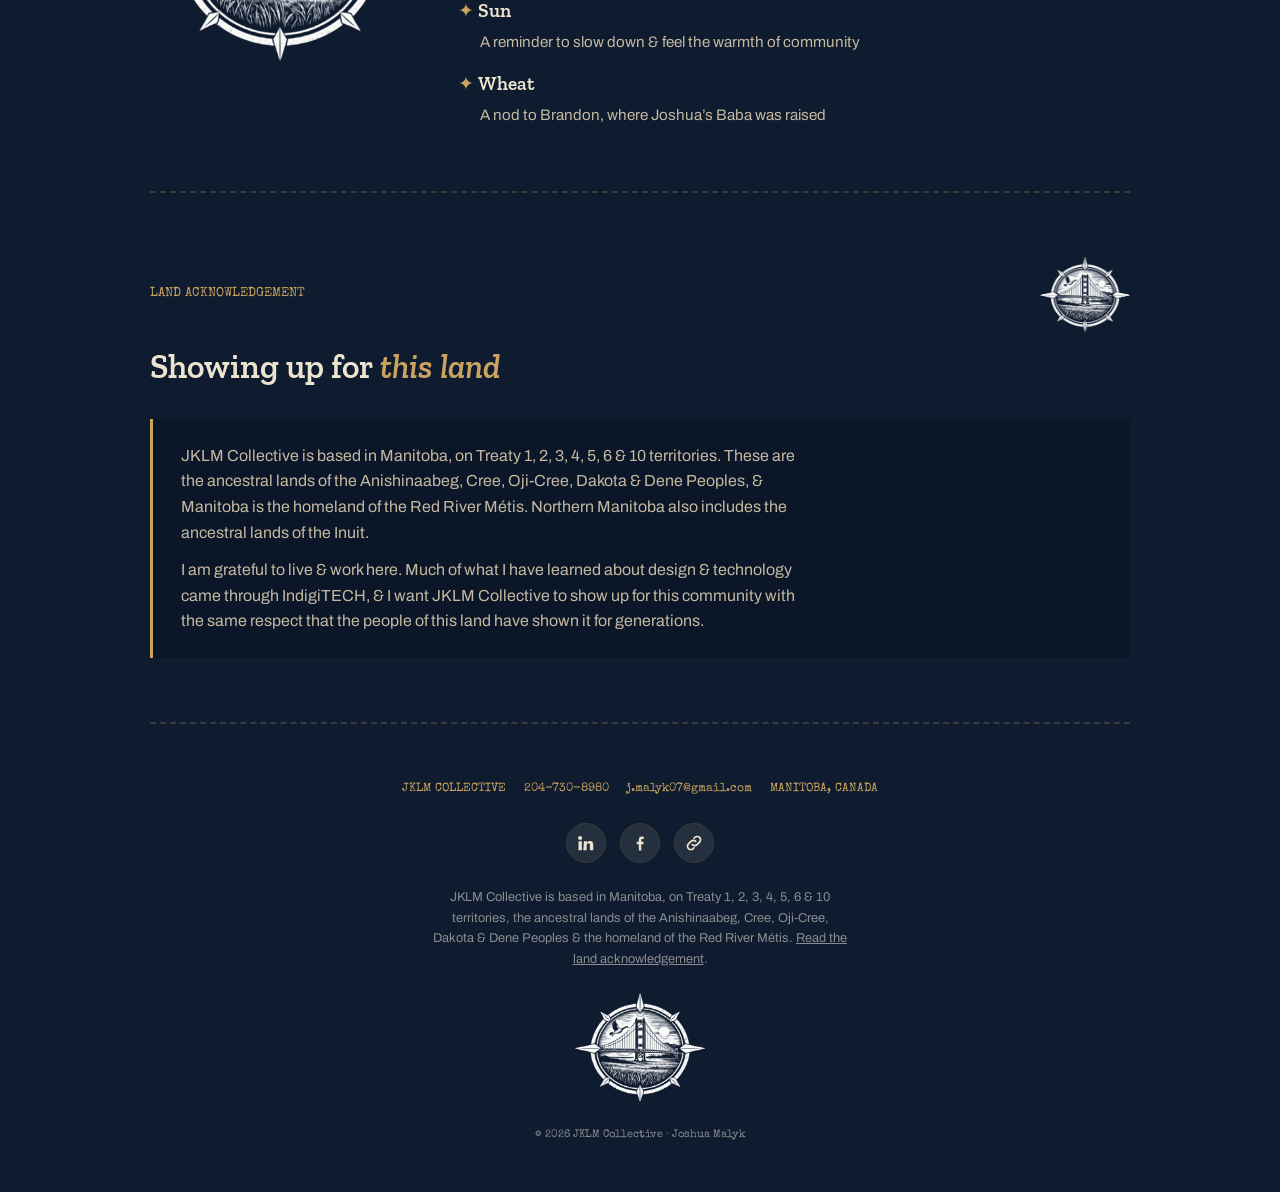
==== commit f9c11d6c: "Site audit: copy fixes, & instead of and, gold numerals everywhere, consistent social icons, remove " ====
--- a/about.html
+++ b/about.html
@@ -4,7 +4,7 @@
   <meta charset="utf-8">
   <meta name="viewport" content="width=device-width, initial-scale=1">
   <title>The Story Behind JKLM Collective | Joshua Malyk, Manitoba</title>
-  <meta name="description" content="Meet the four names behind JKLM Collective: Joshua, Kenneth, Layne and Malyk. One promise: show up for the people with the vision.">
+  <meta name="description" content="Meet the four names behind JKLM Collective: Joshua, Kenneth, Layne &amp; Malyk. One promise: show up for the people with the vision.">
   <link rel="icon" href="images/jklm-emblem.png">
   <!-- Google Fonts: Zilla Slab (headings), Archivo (body), Special Elite (labels) -->
   <link rel="preconnect" href="https://fonts.googleapis.com">
@@ -41,8 +41,7 @@
       <div class="hero-copy">
         <p class="eyebrow">The story</p>
         <h1 id="page-title">Four names, one promise: <em>show up</em></h1>
-        <p class="lede">The name is the reason, the people are who shape it, &amp; Joshua shows up for the people with the vision.</p>
-        <img class="banner" src="images/jklm-banner.jpg" alt="JKLM Collective banner: the compass emblem, the words JKLM Collective, and three Polaroid photos of a motorcycle, a storefront and an old truck" width="1600" height="400">
+        <p class="lede">The name is the reason &amp; the people are who shape it. Joshua shows up for the people with the vision.</p>
       </div>
     </section>
 
@@ -66,7 +65,7 @@
         <article class="letter">
           <div>
             <h3><span>K</span>Kenneth</h3>
-            <p>The hero, the dad who showed up for his friends &amp; family and set the standard for what showing up truly means.</p>
+            <p>The hero, the dad who showed up for his friends &amp; family &amp; set the standard for what showing up truly means.</p>
           </div>
           <figure class="polaroid small" style="--tilt:-3deg">
             <img src="images/polaroid-04-motorcycle.jpg" alt="Vintage photo of Kenneth riding a chopper motorcycle down a residential street, captioned Where it all started" width="600" height="905">
@@ -75,10 +74,10 @@
         <article class="letter">
           <div>
             <h3><span>L</span>Layne</h3>
-            <p>The namesake, the anchor, the oldest cousin. The constant across generations &amp; chapters. The name has been given again for another generation.</p>
+            <p>The namesake, the anchor &amp; the oldest cousin. The constant across generations &amp; chapters, now a name passed on to the next generation.</p>
           </div>
           <figure class="polaroid small" style="--tilt:2deg">
-            <img src="images/polaroid-08-layne.jpg" alt="Layne as a young girl smiling and holding baby Joshua, captioned The oldest cousin" width="600" height="905">
+            <img src="images/polaroid-08-layne.jpg" alt="Layne as a young girl smiling &amp; holding baby Joshua, captioned The oldest cousin" width="600" height="905">
           </figure>
         </article>
         <article class="letter">
@@ -101,13 +100,13 @@
     </div>
     <h2 id="logo">Behind the <em>logo</em></h2>
       <div class="logo-meaning">
-        <img src="images/jklm-emblem.png" alt="JKLM Collective emblem: a compass circle around a bridge, a flying goose, the sun and wheat" width="645" height="539">
+        <img src="images/jklm-emblem.png" alt="JKLM Collective emblem: a compass circle around a bridge, a flying goose, the sun &amp; wheat" width="645" height="539">
         <ul>
-          <li>Compass/Circle</li>
-          <li>Flying Goose</li>
-          <li>Bridge</li>
-          <li>Sun</li>
-          <li>Wheat</li>
+          <li><b>Compass</b><span>Direction &amp; navigation</span></li>
+          <li><b>Flying goose</b><span>Joshua&rsquo;s childhood nickname &amp; family</span></li>
+          <li><b>Bridge</b><span>Connection &amp; foundation</span></li>
+          <li><b>Sun</b><span>A reminder to slow down &amp; feel the warmth of community</span></li>
+          <li><b>Wheat</b><span>A nod to Brandon, where Joshua&rsquo;s Baba was raised</span></li>
         </ul>
       </div>
     </section>
@@ -120,8 +119,8 @@
     </div>
     <h2 id="land">Showing up for <em>this land</em></h2>
       <div class="land">
-        <p>JKLM Collective is based in Manitoba, on Treaty 1, 2, 3, 4, 5, 6 and 10 territories. These are the ancestral lands of the Anishinaabeg, Cree, Oji-Cree, Dakota and Dene Peoples, and Manitoba is the homeland of the Red River Métis. Northern Manitoba also includes the ancestral lands of the Inuit.</p>
-        <p>I am grateful to live and work here. Much of what I have learned about design and technology came through IndigiTECH, and I want JKLM Collective to show up for this community with the same respect that the people of this land have shown it for generations.</p>
+        <p>JKLM Collective is based in Manitoba, on Treaty 1, 2, 3, 4, 5, 6 &amp; 10 territories. These are the ancestral lands of the Anishinaabeg, Cree, Oji-Cree, Dakota &amp; Dene Peoples, &amp; Manitoba is the homeland of the Red River Métis. Northern Manitoba also includes the ancestral lands of the Inuit.</p>
+        <p>I am grateful to live &amp; work here. Much of what I have learned about design &amp; technology came through IndigiTECH, &amp; I want JKLM Collective to show up for this community with the same respect that the people of this land have shown it for generations.</p>
       </div>
     </section>
 
@@ -140,7 +139,7 @@
       <li><a href="https://www.facebook.com/" target="_blank" rel="noopener" aria-label="Facebook (opens in a new tab)"><svg viewBox="0 0 24 24" fill="currentColor" aria-hidden="true"><path d="M13.5 21v-7.5h2.5l.4-3h-2.9V8.6c0-.87.25-1.46 1.5-1.46h1.55V4.47A20.7 20.7 0 0 0 14.3 4.3c-2.2 0-3.7 1.34-3.7 3.8v2.4H8.1v3h2.5V21z"/></svg></a></li>
       <li><a href="https://sites.google.com/view/jklm-collective/home" target="_blank" rel="noopener" aria-label="JKLM Collective Google Site (opens in a new tab)"><svg viewBox="0 0 24 24" fill="none" stroke="currentColor" stroke-width="2" stroke-linecap="round" aria-hidden="true"><path d="M10 14a4 4 0 0 0 5.66 0l3-3a4 4 0 0 0-5.66-5.66l-1 1"/><path d="M14 10a4 4 0 0 0-5.66 0l-3 3a4 4 0 0 0 5.66 5.66l1-1"/></svg></a></li>
     </ul>
-    <p class="footer-land">JKLM Collective is based in Manitoba, on Treaty 1, 2, 3, 4, 5, 6 and 10 territories, the ancestral lands of the Anishinaabeg, Cree, Oji-Cree, Dakota and Dene Peoples and the homeland of the Red River Métis. <a href="about.html#land">Read the land acknowledgement</a>.</p>
+    <p class="footer-land">JKLM Collective is based in Manitoba, on Treaty 1, 2, 3, 4, 5, 6 &amp; 10 territories, the ancestral lands of the Anishinaabeg, Cree, Oji-Cree, Dakota &amp; Dene Peoples &amp; the homeland of the Red River Métis. <a href="about.html#land">Read the land acknowledgement</a>.</p>
     <img class="footer-emblem" src="images/jklm-emblem.png" alt="JKLM Collective compass emblem" width="130" height="109">
     <p class="footer-copy">© 2026 JKLM Collective · Joshua Malyk</p>
   </footer>
--- a/css/styles.css
+++ b/css/styles.css
@@ -220,8 +220,8 @@
   text-decoration:none;
 }
 .card:hover{border-color:var(--gold);}
-.card .eyebrow{margin-bottom:.5rem;}
-.card p{color:var(--paper-dim);margin:.5rem 0 0;}
+.card .eyebrow{margin-bottom:.5rem;color:var(--gold);}   /* gold numerals, same as the hero */
+.card p:not(.eyebrow){color:var(--paper-dim);margin:.5rem 0 0;}
 
 
 /* ---------- 8. Sections ---------- */
@@ -281,6 +281,8 @@
   font-size:1.2rem;
 }
 .logo-meaning li::before{content:"✦ ";color:var(--gold);}
+.logo-meaning li b{font-weight:600;}
+.logo-meaning li span{display:block;margin:.2rem 0 0 1.35rem;font-family:var(--font-body);font-size:.95rem;color:var(--paper-dim);}
 
 
 /* ---------- 10. Services page ---------- */
@@ -302,6 +304,7 @@
 }
 .service p{color:var(--paper-dim);margin:.6rem 0 0;max-width:60ch;}
 .service ul{color:var(--paper-dim);margin:.75rem 0 0;padding-left:1.2rem;}
+.section-head + .service{border-top:0;}   /* the section divider is already above it */
 .service .more{display:inline-block;margin-top:.9rem;font-family:var(--font-mono);font-size:.8rem;color:var(--gold);}
 
 
@@ -448,7 +451,7 @@
   color:var(--gold);
 }
 .footer-line a{color:var(--gold);text-decoration:none;}
-.footer-line a.email{text-transform:none;color:var(--paper-dim);text-decoration:underline;text-underline-offset:3px;}
+.footer-line a.email{text-transform:none;}
 .footer-line a:hover{color:var(--paper);}
 
 .social{display:flex;gap:.9rem;list-style:none;padding:0;margin:0;}
@@ -459,8 +462,9 @@
   display:flex;
   align-items:center;
   justify-content:center;
-  background:#4a5568;
-  color:#e8e6e1;
+  background:rgba(237,228,208,.1);   /* faint cream circle */
+  color:var(--paper);
+  border:1px solid var(--hair);
 }
 .social a:hover{background:var(--gold);color:var(--ink);}
 .social svg{width:20px;height:20px;}
@@ -501,3 +505,7 @@
 .embedded .page-intro,
 .embedded .site-footer{display:none;}
 .embedded body,body.embedded{background:transparent;}
+
+/* jump links on the Collectives page match the gold numerals on Home */
+.hero-list a{color:var(--paper-dim);text-decoration:none;}
+.hero-list a:hover{color:var(--gold);}
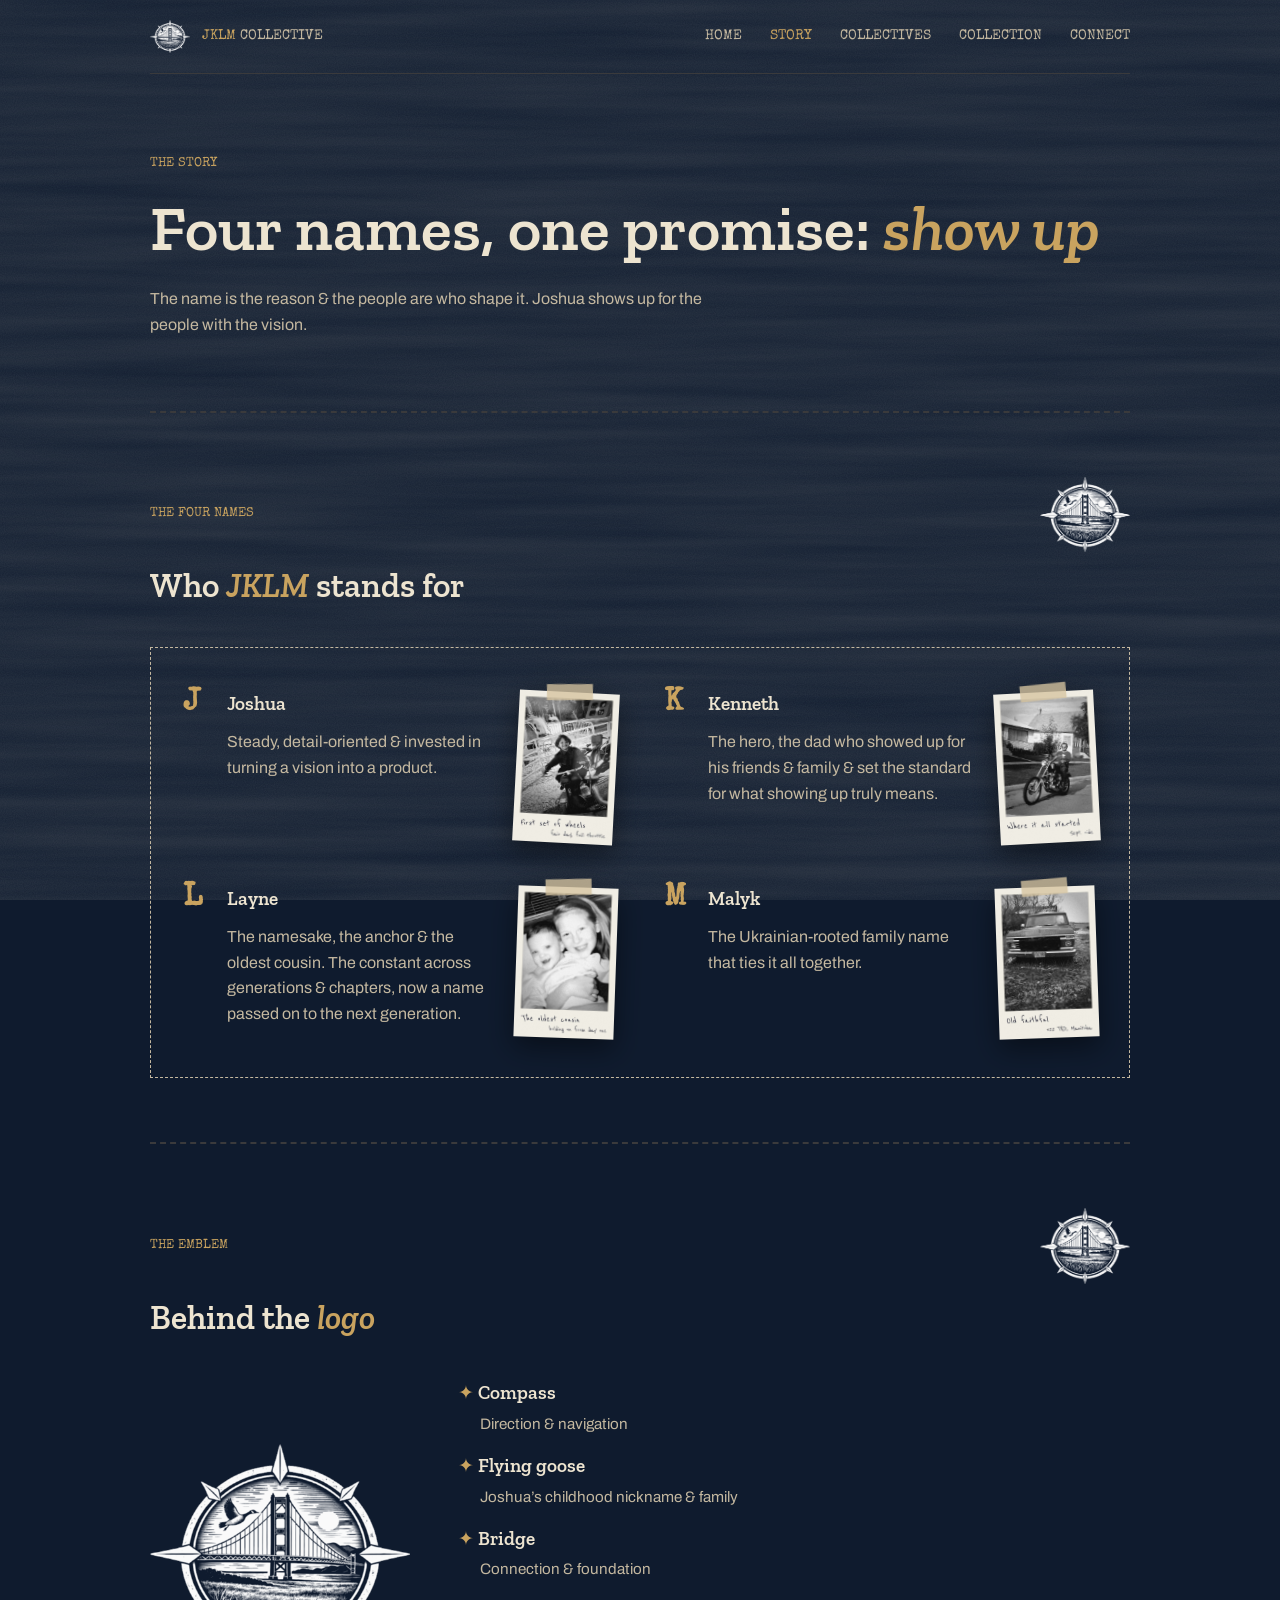
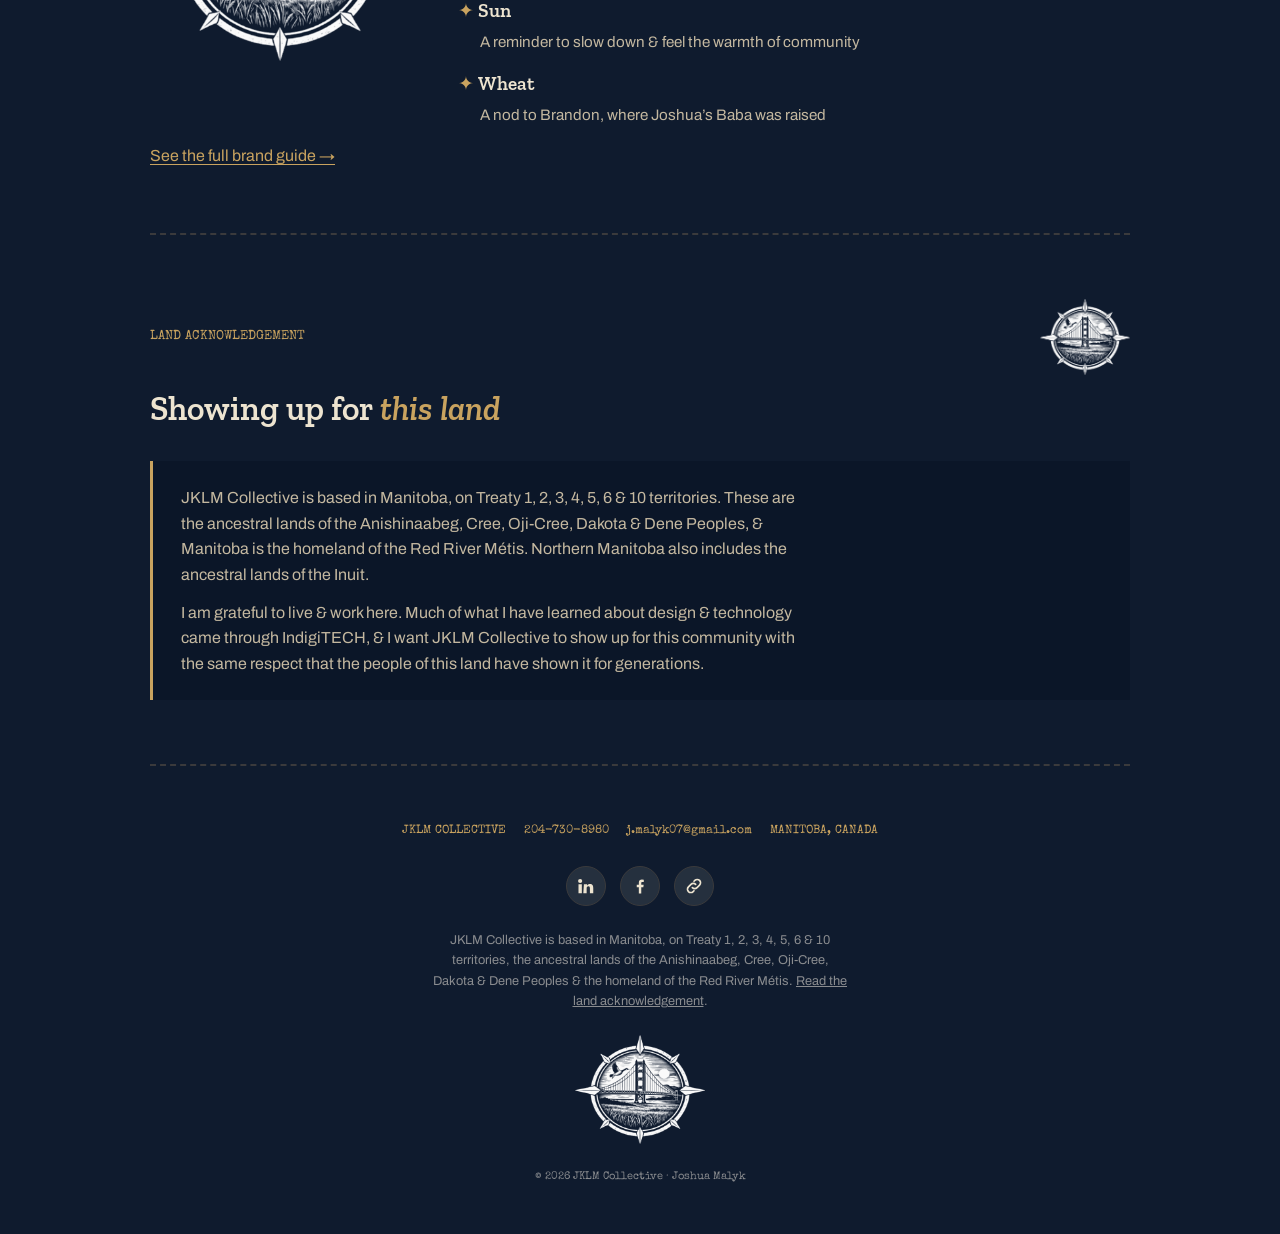
==== commit fe4e7352: "Brand guide page + social banner kit; new site banner Co-Authored-By: Claude Opus 5.5 <noreply@anthr" ====
--- a/about.html
+++ b/about.html
@@ -109,6 +109,7 @@
           <li><b>Wheat</b><span>A nod to Brandon, where Joshua&rsquo;s Baba was raised</span></li>
         </ul>
       </div>
+      <p class="lede"><a class="inline" href="brand.html">See the full brand guide &rarr;</a></p>
     </section>
 
     <!-- Land acknowledgement (linked from every footer) -->
--- a/css/styles.css
+++ b/css/styles.css
@@ -509,3 +509,42 @@
 /* jump links on the Collectives page match the gold numerals on Home */
 .hero-list a{color:var(--paper-dim);text-decoration:none;}
 .hero-list a:hover{color:var(--gold);}
+
+
+/* ---------- 18. Brand page ---------- */
+a.inline{color:var(--gold);text-underline-offset:3px;}
+.swatches{list-style:none;padding:0;margin:2.5rem 0 0;display:grid;grid-template-columns:repeat(auto-fill,minmax(150px,1fr));gap:1.5rem;}
+.swatch{display:grid;gap:.2rem;font-size:.9rem;color:var(--paper);}
+.swatch .chip{display:block;height:84px;margin-bottom:.6rem;border:1px solid rgba(237,228,208,.12);}
+.swatch .chip-line{border-color:var(--paper-dim);}
+.swatch code{font-family:var(--font-mono);font-size:.8rem;color:var(--gold);}
+.swatch small{color:var(--grey);font-size:.8rem;}
+.type-list{list-style:none;padding:0;margin:2.5rem 0 0;display:grid;gap:1.75rem;}
+.type-list li{display:grid;gap:.2rem;padding-bottom:1.5rem;border-bottom:1px solid var(--hair);}
+.type-list li:last-child{border-bottom:0;}
+.type-sample{margin:0 0 .4rem;font-size:2.4rem;line-height:1.1;color:var(--paper);}
+.type-sample em{font-style:italic;color:var(--gold);}
+.type-list b{font-family:var(--font-mono);font-weight:400;font-size:.8rem;text-transform:uppercase;color:var(--gold);}
+.type-list small,.kit-item small{color:var(--grey);font-size:.85rem;}
+.voice{display:flex;align-items:center;gap:3rem;margin-top:2.5rem;}
+.voice-rules{list-style:none;padding:0;margin:0;display:grid;gap:1rem;flex:1;}
+.voice-rules li::before{content:"✦ ";color:var(--gold);}
+.voice-rules b{font-family:var(--font-display);font-weight:600;font-size:1.15rem;}
+.voice-rules span{display:block;margin:.2rem 0 0 1.35rem;color:var(--paper-dim);}
+.voice-photos{flex:none;margin:0;}
+.kit{display:grid;grid-template-columns:repeat(2,1fr);gap:1.5rem;margin-top:2rem;}
+.kit-item{margin:0;padding:14px;border:1px solid var(--hair);background:var(--panel);}
+.kit-item img{display:block;width:100%;height:220px;object-fit:contain;background:#09121f;}
+.kit-item a:hover img{outline:2px solid var(--gold);}
+.kit-item figcaption{display:grid;gap:.15rem;margin-top:.75rem;}
+.kit-item figcaption b{font-family:var(--font-mono);font-weight:400;font-size:.8rem;text-transform:uppercase;color:var(--gold);}
+.kit-item figcaption span{color:var(--paper-dim);font-size:.9rem;}
+.land-label{font-family:var(--font-mono);font-size:.75rem;text-transform:uppercase;color:var(--gold);margin-top:1.5rem;}
+.land-label:first-child{margin-top:0;}
+@media (max-width:760px){
+  .voice{flex-direction:column;align-items:flex-start;}
+  .kit{grid-template-columns:1fr;}
+  .type-sample{font-size:1.8rem;}
+}
+.land p.land-label{margin:1.75rem 0 .4rem;}
+.land p.land-label:first-child{margin-top:0;}
